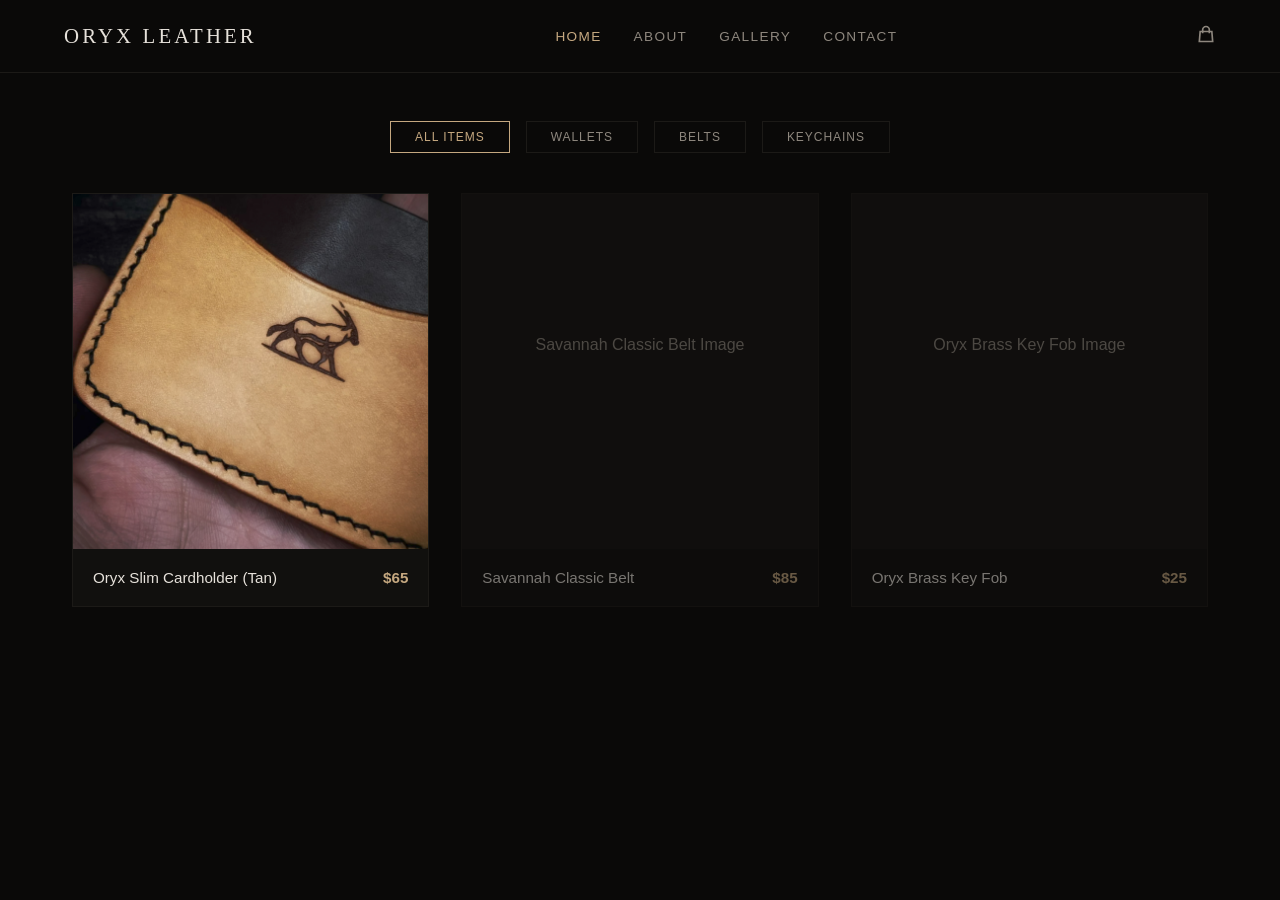
==== index.html @ ce5c60f1 "Update index.html" ====
<!DOCTYPE html>
<html lang="en">
<head>
    <meta charset="UTF-8">
    <meta name="viewport" content="width=device-width, initial-scale=1.0">
    <title>ORYX LEATHER — Handcrafted Studio</title>
    <style>
        :root {
            --bg-dark: #0a0908;
            --card-bg: #11100e;
            --primary: #c5a880;
            --text-light: #e6e1da;
            --text-muted: #8e877e;
            --border: #1c1a17;
        }
        * { box-sizing: border-box; margin: 0; padding: 0; font-family: -apple-system, BlinkMacSystemFont, sans-serif; }
        body { background-color: var(--bg-dark); color: var(--text-light); }
        
        /* Navbar Layout styling matching Oryx Luxury brand */
        nav { display: flex; justify-content: space-between; align-items: center; padding: 1.5rem 4rem; border-bottom: 1px solid var(--border); }
        .logo { font-family: serif; font-size: 1.3rem; letter-spacing: 0.15em; text-transform: uppercase; color: var(--text-light); text-decoration: none; }
        .nav-links { display: flex; gap: 2rem; list-style: none; }
        .nav-links a { color: var(--text-muted); text-decoration: none; font-size: 0.85rem; text-transform: uppercase; letter-spacing: 0.1em; transition: color 0.2s; }
        .nav-links a:hover, .nav-links a.active { color: var(--primary); }

        /* Product Gallery Layout Grid */
        .gallery-container { max-width: 1200px; margin: 3rem auto; padding: 0 2rem; }
        .filter-tabs { display: flex; gap: 1rem; margin-bottom: 2.5rem; justify-content: center; }
        .tab { background: none; border: 1px solid var(--border); color: var(--text-muted); padding: 0.5rem 1.5rem; font-size: 0.75rem; text-transform: uppercase; letter-spacing: 0.08em; cursor: pointer; }
        .tab.active { border-color: var(--primary); color: var(--primary); }

        .grid { display: grid; grid-template-columns: repeat(auto-fit, minmax(300px, 1fr)); gap: 2rem; }
        .product-card { background-color: var(--card-bg); border: 1px solid var(--border); overflow: hidden; text-decoration: none; color: inherit; display: block; transition: transform 0.2s ease; }
        .product-card:hover { transform: translateY(-4px); }
        .img-wrap { width: 100%; aspect-ratio: 1/1; overflow: hidden; background: #161412; }
        .img-wrap img { width: 100%; height: 100%; object-fit: cover; }
        
        .card-details { padding: 1.25rem; display: flex; justify-content: space-between; align-items: center; }
        .card-title { font-size: 0.95rem; font-weight: 500; color: var(--text-light); }
        .card-price { color: var(--primary); font-weight: 600; font-size: 0.95rem; }
    </style>
</head>
<body>

    <nav>
        <a href="index.html" class="logo">Oryx Leather</a>
        <ul class="nav-links">
            <li><a href="index.html" class="active">Home</a></li>
            <li><a href="#">About</a></li>
            <li><a href="#">Gallery</a></li>
            <li><a href="#">Contact</a></li>
        </ul>
        <div style="color: var(--text-muted); cursor: pointer;">
            <svg width="20" height="20" fill="none" stroke="currentColor" stroke-width="2" viewBox="0 0 24 24"><path d="M16 11V7a4 4 0 00-8 0v4M5 9h14l1 12H4L5 9z"></path></svg>
        </div>
    </nav>

    <main class="gallery-container">
        <div class="filter-tabs">
            <button class="tab active">All Items</button>
            <button class="tab">Wallets</button>
            <button class="tab">Belts</button>
            <button class="tab">Keychains</button>
        </div>

        <div class="grid">
            <a href="product-detail.html" class="product-card">
                <div class="img-wrap">
                    <img src="Oryx Cardholder Slim Tan 1.jpg" alt="Oryx Slim Cardholder">
                </div>
                <div class="card-details">
                    <span class="card-title">Oryx Slim Cardholder (Tan)</span>
                    <span class="card-price">$65</span>
                </div>
            </a>

            <div class="product-card" style="opacity: 0.5; cursor: not-allowed;">
                <div class="img-wrap"><div style="padding: 40% 10%; color: var(--text-muted); text-align: center;">Savannah Classic Belt Image</div></div>
                <div class="card-details">
                    <span class="card-title">Savannah Classic Belt</span>
                    <span class="card-price">$85</span>
                </div>
            </div>

            <div class="product-card" style="opacity: 0.5; cursor: not-allowed;">
                <div class="img-wrap"><div style="padding: 40% 10%; color: var(--text-muted); text-align: center;">Oryx Brass Key Fob Image</div></div>
                <div class="card-details">
                    <span class="card-title">Oryx Brass Key Fob</span>
                    <span class="card-price">$25</span>
                </div>
            </div>
        </div>
    </main>

</body>
</html>
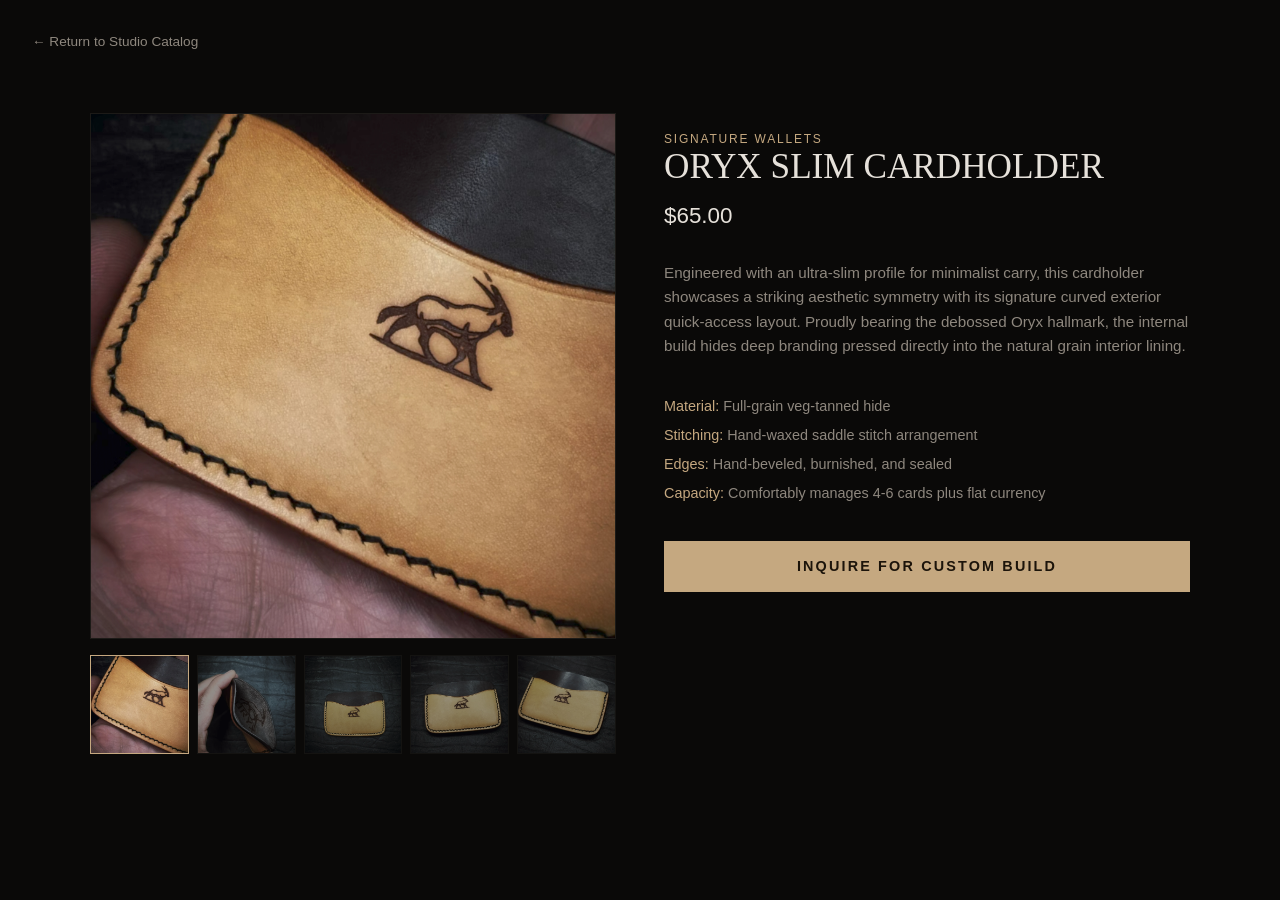
==== commit fbd1b639: "Update index.html" ====
--- a/index.html
+++ b/index.html
@@ -3,94 +3,84 @@
 <head>
     <meta charset="UTF-8">
     <meta name="viewport" content="width=device-width, initial-scale=1.0">
-    <title>ORYX LEATHER — Handcrafted Studio</title>
+    <title>Oryx Slim Cardholder — Detail View</title>
     <style>
         :root {
             --bg-dark: #0a0908;
-            --card-bg: #11100e;
             --primary: #c5a880;
             --text-light: #e6e1da;
             --text-muted: #8e877e;
             --border: #1c1a17;
         }
         * { box-sizing: border-box; margin: 0; padding: 0; font-family: -apple-system, BlinkMacSystemFont, sans-serif; }
-        body { background-color: var(--bg-dark); color: var(--text-light); }
+        body { background-color: var(--bg-dark); color: var(--text-light); padding: 2rem; }
         
-        /* Navbar Layout styling matching Oryx Luxury brand */
-        nav { display: flex; justify-content: space-between; align-items: center; padding: 1.5rem 4rem; border-bottom: 1px solid var(--border); }
-        .logo { font-family: serif; font-size: 1.3rem; letter-spacing: 0.15em; text-transform: uppercase; color: var(--text-light); text-decoration: none; }
-        .nav-links { display: flex; gap: 2rem; list-style: none; }
-        .nav-links a { color: var(--text-muted); text-decoration: none; font-size: 0.85rem; text-transform: uppercase; letter-spacing: 0.1em; transition: color 0.2s; }
-        .nav-links a:hover, .nav-links a.active { color: var(--primary); }
+        .container { max-width: 1100px; margin: 2rem auto; display: grid; grid-template-columns: 1fr; gap: 3rem; }
+        @media(min-width: 768px) { .container { grid-template-columns: 1fr 1fr; } }
+        
+        .gallery-panel { display: flex; flex-direction: column; gap: 1rem; }
+        .main-img { width: 100%; aspect-ratio: 1/1; object-fit: cover; border: 1px solid var(--border); }
+        .thumbnails { display: grid; grid-template-columns: repeat(5, 1fr); gap: 0.5rem; }
+        .thumb { width: 100%; aspect-ratio: 1/1; object-fit: cover; border: 1px solid var(--border); cursor: pointer; opacity: 0.6; }
+        .thumb:hover, .thumb.active { opacity: 1; border-color: var(--primary); }
 
-        /* Product Gallery Layout Grid */
-        .gallery-container { max-width: 1200px; margin: 3rem auto; padding: 0 2rem; }
-        .filter-tabs { display: flex; gap: 1rem; margin-bottom: 2.5rem; justify-content: center; }
-        .tab { background: none; border: 1px solid var(--border); color: var(--text-muted); padding: 0.5rem 1.5rem; font-size: 0.75rem; text-transform: uppercase; letter-spacing: 0.08em; cursor: pointer; }
-        .tab.active { border-color: var(--primary); color: var(--primary); }
+        .details-panel { padding-top: 1rem; }
+        .subtitle { font-size: 0.75rem; text-transform: uppercase; color: var(--primary); letter-spacing: 0.15em; margin-bottom: 0.5rem; }
+        .product-title { font-family: serif; font-size: 2.2rem; font-weight: 400; margin-bottom: 1rem; text-transform: uppercase; }
+        .price { font-size: 1.4rem; color: var(--text-light); font-weight: 500; margin-bottom: 2rem; }
+        .description { color: var(--text-muted); font-size: 0.95rem; line-height: 1.6; margin-bottom: 2.5rem; }
+        
+        .specs-list { margin-bottom: 2.5rem; display: flex; flex-direction: column; gap: 0.8rem; font-size: 0.9rem; }
+        .spec-item { color: var(--text-muted); }
+        .spec-item strong { color: var(--primary); font-weight: 500; }
 
-        .grid { display: grid; grid-template-columns: repeat(auto-fit, minmax(300px, 1fr)); gap: 2rem; }
-        .product-card { background-color: var(--card-bg); border: 1px solid var(--border); overflow: hidden; text-decoration: none; color: inherit; display: block; transition: transform 0.2s ease; }
-        .product-card:hover { transform: translateY(-4px); }
-        .img-wrap { width: 100%; aspect-ratio: 1/1; overflow: hidden; background: #161412; }
-        .img-wrap img { width: 100%; height: 100%; object-fit: cover; }
-        
-        .card-details { padding: 1.25rem; display: flex; justify-content: space-between; align-items: center; }
-        .card-title { font-size: 0.95rem; font-weight: 500; color: var(--text-light); }
-        .card-price { color: var(--primary); font-weight: 600; font-size: 0.95rem; }
+        .inquire-btn { background-color: var(--primary); color: #1c140a; border: none; width: 100%; padding: 1.1rem; font-size: 0.9rem; text-transform: uppercase; letter-spacing: 0.15em; font-weight: 600; cursor: pointer; transition: opacity 0.2s; text-decoration: none; display: inline-block; text-align: center; }
+        .inquire-btn:hover { opacity: 0.9; }
+        .back-link { display: inline-block; margin-bottom: 2rem; color: var(--text-muted); text-decoration: none; font-size: 0.85rem; }
     </style>
 </head>
 <body>
 
-    <nav>
-        <a href="index.html" class="logo">Oryx Leather</a>
-        <ul class="nav-links">
-            <li><a href="index.html" class="active">Home</a></li>
-            <li><a href="#">About</a></li>
-            <li><a href="#">Gallery</a></li>
-            <li><a href="#">Contact</a></li>
-        </ul>
-        <div style="color: var(--text-muted); cursor: pointer;">
-            <svg width="20" height="20" fill="none" stroke="currentColor" stroke-width="2" viewBox="0 0 24 24"><path d="M16 11V7a4 4 0 00-8 0v4M5 9h14l1 12H4L5 9z"></path></svg>
-        </div>
-    </nav>
+    <a href="index.html" class="back-link">← Return to Studio Catalog</a>
 
-    <main class="gallery-container">
-        <div class="filter-tabs">
-            <button class="tab active">All Items</button>
-            <button class="tab">Wallets</button>
-            <button class="tab">Belts</button>
-            <button class="tab">Keychains</button>
+    <div class="container">
+        <div class="gallery-panel">
+            <img id="viewfinder" src="Oryx Cardholder Slim Tan 1.jpg" class="main-img" alt="Oryx Slim Cardholder">
+            <div class="thumbnails">
+                <img src="Oryx Cardholder Slim Tan 1.jpg" class="thumb active" onclick="swapImage(this)">
+                <img src="Oryx Cardholder Slim Tan 2.jpg" class="thumb" onclick="swapImage(this)">
+                <img src="Oryx Cardholder Slim Tan 3.jpg" class="thumb" onclick="swapImage(this)">
+                <img src="Oryx Cardholder Slim Tan 4.jpg" class="thumb" onclick="swapImage(this)">
+                <img src="Oryx Cardholder Slim Tan 5.jpg" class="thumb" onclick="swapImage(this)">
+            </div>
         </div>
 
-        <div class="grid">
-            <a href="product-detail.html" class="product-card">
-                <div class="img-wrap">
-                    <img src="Oryx Cardholder Slim Tan 1.jpg" alt="Oryx Slim Cardholder">
-                </div>
-                <div class="card-details">
-                    <span class="card-title">Oryx Slim Cardholder (Tan)</span>
-                    <span class="card-price">$65</span>
-                </div>
-            </a>
-
-            <div class="product-card" style="opacity: 0.5; cursor: not-allowed;">
-                <div class="img-wrap"><div style="padding: 40% 10%; color: var(--text-muted); text-align: center;">Savannah Classic Belt Image</div></div>
-                <div class="card-details">
-                    <span class="card-title">Savannah Classic Belt</span>
-                    <span class="card-price">$85</span>
-                </div>
+        <div class="details-panel">
+            <span class="subtitle">Signature Wallets</span>
+            <h1 class="product-title">Oryx Slim Cardholder</h1>
+            <div class="price">$65.00</div>
+            
+            <p class="description">Engineered with an ultra-slim profile for minimalist carry, this cardholder showcases a striking aesthetic symmetry with its signature curved exterior quick-access layout. Proudly bearing the debossed Oryx hallmark, the internal build hides deep branding pressed directly into the natural grain interior lining.</p>
+            
+            <div class="specs-list">
+                <div class="spec-item"><strong>Material:</strong> Full-grain veg-tanned hide</div>
+                <div class="spec-item"><strong>Stitching:</strong> Hand-waxed saddle stitch arrangement</div>
+                <div class="spec-item"><strong>Edges:</strong> Hand-beveled, burnished, and sealed</div>
+                <div class="spec-item"><strong>Capacity:</strong> Comfortably manages 4-6 cards plus flat currency</div>
             </div>
 
-            <div class="product-card" style="opacity: 0.5; cursor: not-allowed;">
-                <div class="img-wrap"><div style="padding: 40% 10%; color: var(--text-muted); text-align: center;">Oryx Brass Key Fob Image</div></div>
-                <div class="card-details">
-                    <span class="card-title">Oryx Brass Key Fob</span>
-                    <span class="card-price">$25</span>
-                </div>
-            </div>
+            <button id="inquireBtn" class="inquire-btn">Inquire for Custom Build</button>
         </div>
-    </main>
+    </div>
 
+    <script>
+        // Inline layout view helper 
+        function swapImage(element) {
+            document.getElementById('viewfinder').src = element.src;
+            document.querySelectorAll('.thumb').forEach(t => t.classList.remove('active'));
+            element.classList.add('active');
+        }
+    </script>
+    <script src="script.js"></script>
 </body>
 </html>
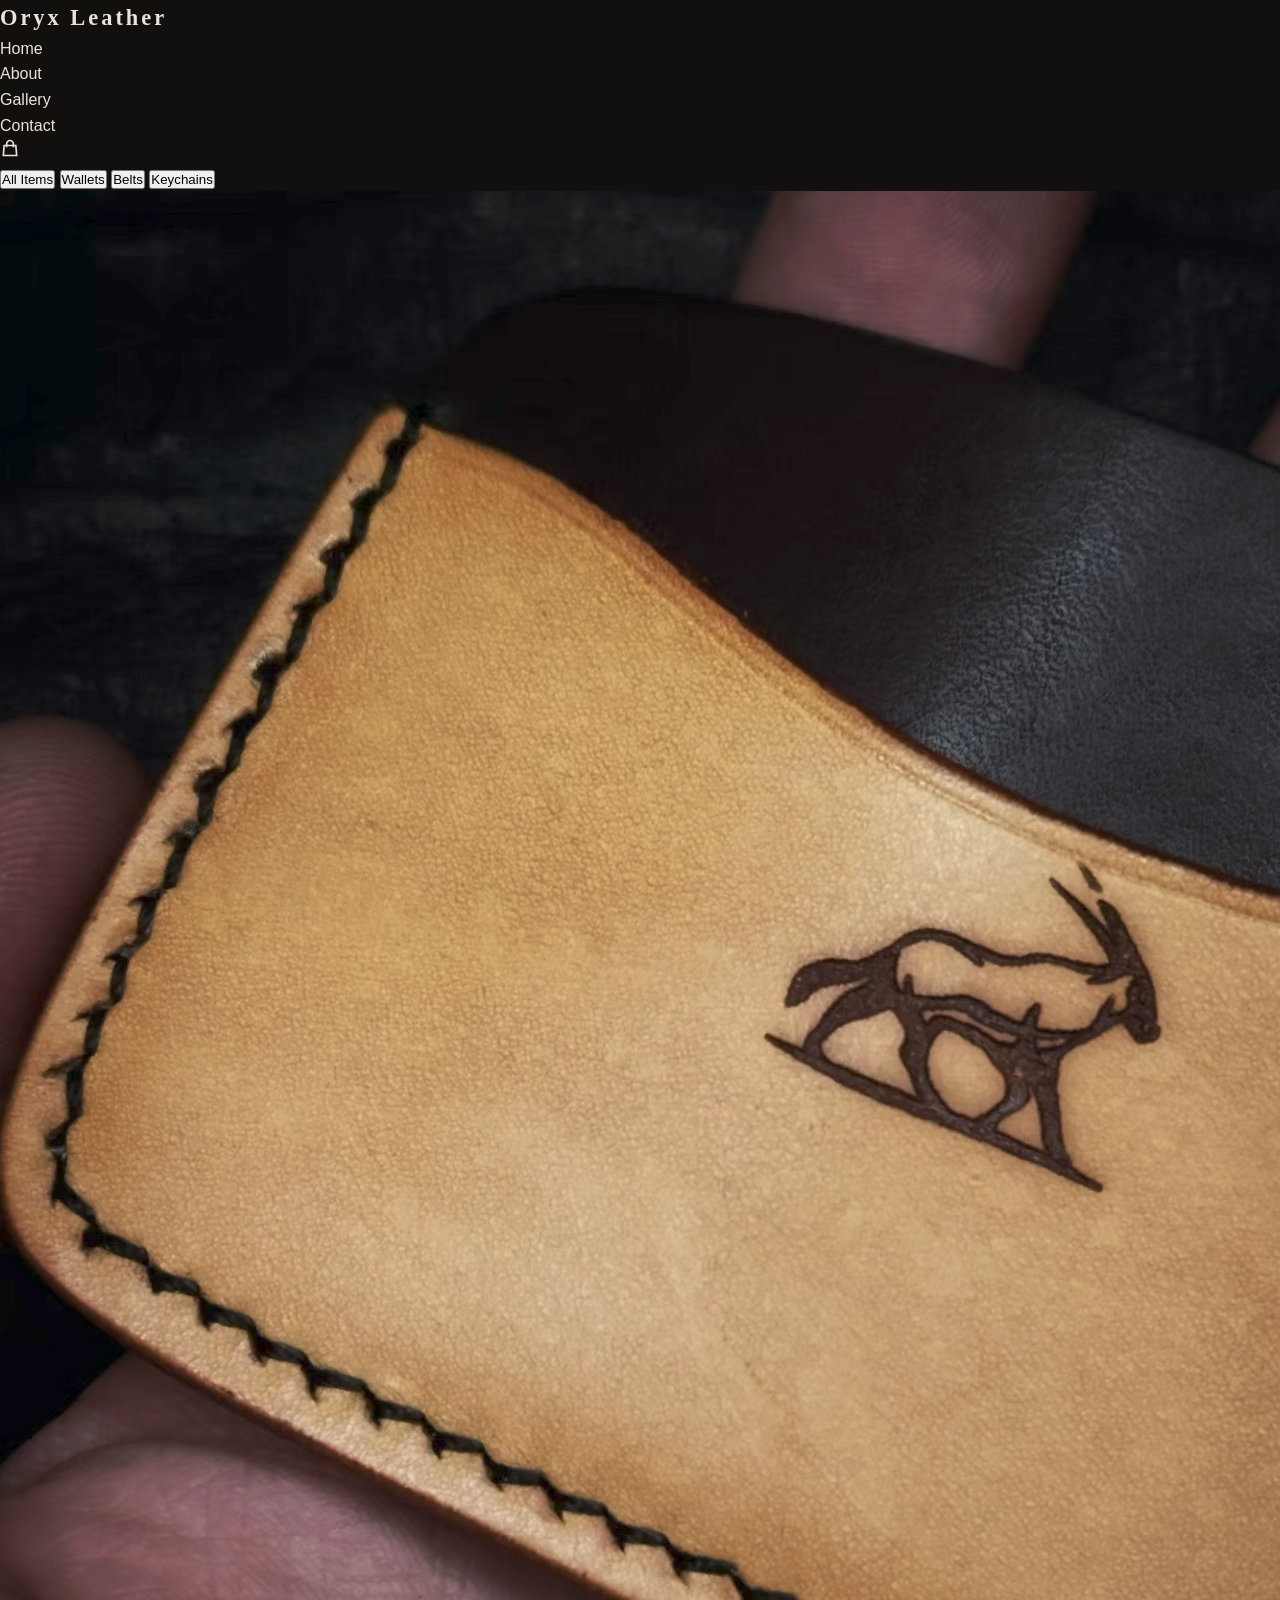
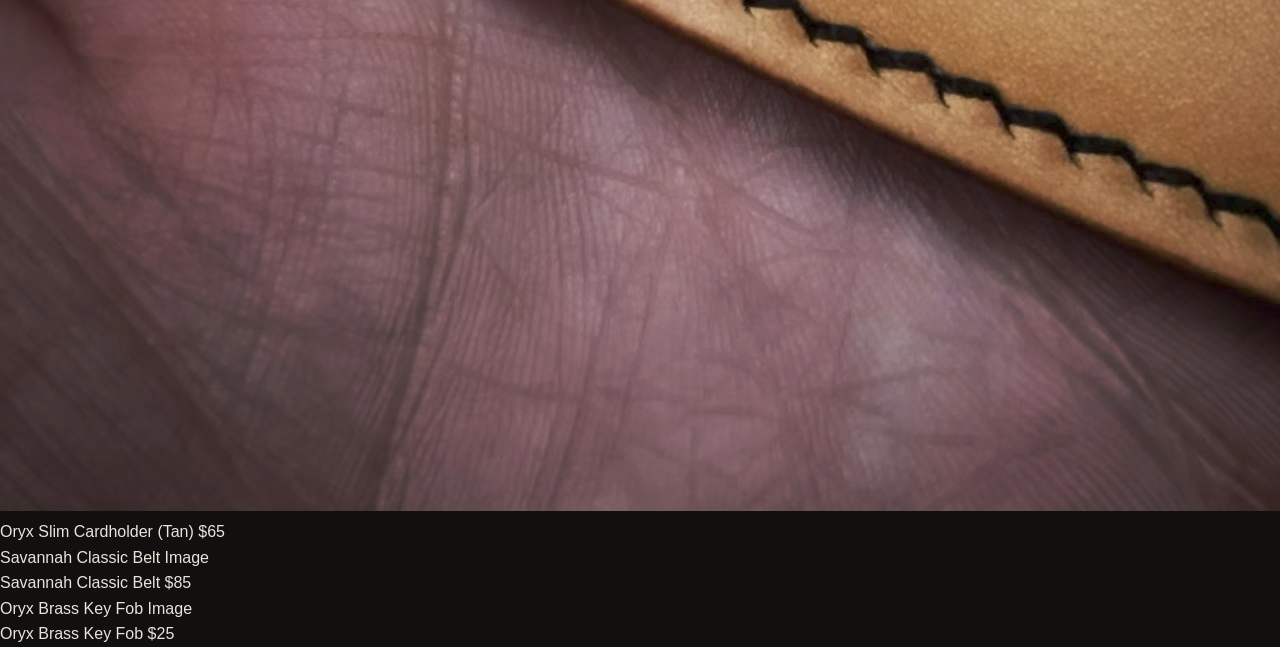
==== commit 9ffebdad: "Update index.html" ====
--- a/index.html
+++ b/index.html
@@ -3,78 +3,97 @@
 <head>
     <meta charset="UTF-8">
     <meta name="viewport" content="width=device-width, initial-scale=1.0">
-    <title>Oryx Slim Cardholder — Detail View</title>
-    <style>
-        :root {
-            --bg-dark: #0a0908;
-            --primary: #c5a880;
-            --text-light: #e6e1da;
-            --text-muted: #8e877e;
-            --border: #1c1a17;
-        }
-        * { box-sizing: border-box; margin: 0; padding: 0; font-family: -apple-system, BlinkMacSystemFont, sans-serif; }
-        body { background-color: var(--bg-dark); color: var(--text-light); padding: 2rem; }
-        
-        .container { max-width: 1100px; margin: 2rem auto; display: grid; grid-template-columns: 1fr; gap: 3rem; }
-        @media(min-width: 768px) { .container { grid-template-columns: 1fr 1fr; } }
-        
-        .gallery-panel { display: flex; flex-direction: column; gap: 1rem; }
-        .main-img { width: 100%; aspect-ratio: 1/1; object-fit: cover; border: 1px solid var(--border); }
-        .thumbnails { display: grid; grid-template-columns: repeat(5, 1fr); gap: 0.5rem; }
-        .thumb { width: 100%; aspect-ratio: 1/1; object-fit: cover; border: 1px solid var(--border); cursor: pointer; opacity: 0.6; }
-        .thumb:hover, .thumb.active { opacity: 1; border-color: var(--primary); }
-
-        .details-panel { padding-top: 1rem; }
-        .subtitle { font-size: 0.75rem; text-transform: uppercase; color: var(--primary); letter-spacing: 0.15em; margin-bottom: 0.5rem; }
-        .product-title { font-family: serif; font-size: 2.2rem; font-weight: 400; margin-bottom: 1rem; text-transform: uppercase; }
-        .price { font-size: 1.4rem; color: var(--text-light); font-weight: 500; margin-bottom: 2rem; }
-        .description { color: var(--text-muted); font-size: 0.95rem; line-height: 1.6; margin-bottom: 2.5rem; }
-        
-        .specs-list { margin-bottom: 2.5rem; display: flex; flex-direction: column; gap: 0.8rem; font-size: 0.9rem; }
-        .spec-item { color: var(--text-muted); }
-        .spec-item strong { color: var(--primary); font-weight: 500; }
-
-        .inquire-btn { background-color: var(--primary); color: #1c140a; border: none; width: 100%; padding: 1.1rem; font-size: 0.9rem; text-transform: uppercase; letter-spacing: 0.15em; font-weight: 600; cursor: pointer; transition: opacity 0.2s; text-decoration: none; display: inline-block; text-align: center; }
-        .inquire-btn:hover { opacity: 0.9; }
-        .back-link { display: inline-block; margin-bottom: 2rem; color: var(--text-muted); text-decoration: none; font-size: 0.85rem; }
-    </style>
+    <title>ORYX LEATHER — Handcrafted Studio</title>
+    <link rel="stylesheet" href="style.css">
 </head>
 <body>
 
-    <a href="index.html" class="back-link">← Return to Studio Catalog</a>
+    <nav>
+        <a href="index.html" class="logo">Oryx Leather</a>
+        <ul class="nav-links">
+            <li><a href="index.html" class="active">Home</a></li>
+            <li><a href="#">About</a></li>
+            <li><a href="#">Gallery</a></li>
+            <li><a href="#">Contact</a></li>
+        </ul>
+        <div class="cart-icon">
+            <svg width="20" height="20" fill="none" stroke="currentColor" stroke-width="2" viewBox="0 0 24 24"><path d="M16 11V7a4 4 0 00-8 0v4M5 9h14l1 12H4L5 9z"></path></svg>
+        </div>
+    </nav>
 
-    <div class="container">
-        <div class="gallery-panel">
-            <img id="viewfinder" src="Oryx Cardholder Slim Tan 1.jpg" class="main-img" alt="Oryx Slim Cardholder">
-            <div class="thumbnails">
-                <img src="Oryx Cardholder Slim Tan 1.jpg" class="thumb active" onclick="swapImage(this)">
-                <img src="Oryx Cardholder Slim Tan 2.jpg" class="thumb" onclick="swapImage(this)">
-                <img src="Oryx Cardholder Slim Tan 3.jpg" class="thumb" onclick="swapImage(this)">
-                <img src="Oryx Cardholder Slim Tan 4.jpg" class="thumb" onclick="swapImage(this)">
-                <img src="Oryx Cardholder Slim Tan 5.jpg" class="thumb" onclick="swapImage(this)">
+    <main class="gallery-container">
+        <div id="storefront-view">
+            <div class="filter-tabs">
+                <button class="tab active">All Items</button>
+                <button class="tab">Wallets</button>
+                <button class="tab">Belts</button>
+                <button class="tab">Keychains</button>
+            </div>
+
+            <div class="grid">
+                <div class="product-card" id="oryx-cardholder-item" style="cursor: pointer;">
+                    <div class="img-wrap">
+                        <img src="Oryx Cardholder Slim Tan 1.jpg" alt="Oryx Slim Cardholder">
+                    </div>
+                    <div class="card-details">
+                        <span class="card-title">Oryx Slim Cardholder (Tan)</span>
+                        <span class="card-price">$65</span>
+                    </div>
+                </div>
+
+                <div class="product-card stalled">
+                    <div class="img-wrap"><div class="placeholder-text">Savannah Classic Belt Image</div></div>
+                    <div class="card-details">
+                        <span class="card-title">Savannah Classic Belt</span>
+                        <span class="card-price">$85</span>
+                    </div>
+                </div>
+
+                <div class="product-card stalled">
+                    <div class="img-wrap"><div class="placeholder-text">Oryx Brass Key Fob Image</div></div>
+                    <div class="card-details">
+                        <span class="card-title">Oryx Brass Key Fob</span>
+                        <span class="card-price">$25</span>
+                    </div>
+                </div>
             </div>
         </div>
 
-        <div class="details-panel">
-            <span class="subtitle">Signature Wallets</span>
-            <h1 class="product-title">Oryx Slim Cardholder</h1>
-            <div class="price">$65.00</div>
-            
-            <p class="description">Engineered with an ultra-slim profile for minimalist carry, this cardholder showcases a striking aesthetic symmetry with its signature curved exterior quick-access layout. Proudly bearing the debossed Oryx hallmark, the internal build hides deep branding pressed directly into the natural grain interior lining.</p>
-            
-            <div class="specs-list">
-                <div class="spec-item"><strong>Material:</strong> Full-grain veg-tanned hide</div>
-                <div class="spec-item"><strong>Stitching:</strong> Hand-waxed saddle stitch arrangement</div>
-                <div class="spec-item"><strong>Edges:</strong> Hand-beveled, burnished, and sealed</div>
-                <div class="spec-item"><strong>Capacity:</strong> Comfortably manages 4-6 cards plus flat currency</div>
+        <div id="detail-view" style="display: none;">
+            <span class="back-link" id="backToCatalog">← Return to Studio Catalog</span>
+            <div class="detail-container">
+                <div class="gallery-panel">
+                    <img id="viewfinder" src="Oryx Cardholder Slim Tan 1.jpg" class="main-img" alt="Oryx Slim Cardholder">
+                    <div class="thumbnails">
+                        <img src="Oryx Cardholder Slim Tan 1.jpg" class="thumb active" onclick="swapImage(this)">
+                        <img src="Oryx Cardholder Slim Tan 2.jpg" class="thumb" onclick="swapImage(this)">
+                        <img src="Oryx Cardholder Slim Tan 3.jpg" class="thumb" onclick="swapImage(this)">
+                        <img src="Oryx Cardholder Slim Tan 4.jpg" class="thumb" onclick="swapImage(this)">
+                        <img src="Oryx Cardholder Slim Tan 5.jpg" class="thumb" onclick="swapImage(this)">
+                    </div>
+                </div>
+
+                <div class="details-panel">
+                    <span class="subtitle">Signature Wallets</span>
+                    <h1 class="product-title">Oryx Slim Cardholder</h1>
+                    <div class="price">$65.00</div>
+                    
+                    <p class="description">Engineered with an ultra-slim profile for minimalist carry, this cardholder showcases a striking aesthetic symmetry with its signature curved exterior quick-access layout. Proudly bearing the debossed Oryx hallmark, the internal build hides deep branding pressed directly into the natural grain interior lining.</p>
+                    
+                    <div class="specs-list">
+                        <div class="spec-item"><strong>Material:</strong> Full-grain veg-tanned hide</div>
+                        <div class="spec-item"><strong>Stitching:</strong> Hand-waxed saddle stitch arrangement</div>
+                        <div class="spec-item"><strong>Edges:</strong> Hand-beveled, burnished, and sealed</div>
+                        <div class="spec-item"><strong>Capacity:</strong> Comfortably manages 4-6 cards plus flat currency</div>
+                    </div>
+
+                    <button id="inquireBtn" class="inquire-btn">Inquire for Custom Build</button>
+                </div>
             </div>
-
-            <button id="inquireBtn" class="inquire-btn">Inquire for Custom Build</button>
         </div>
-    </div>
+    </main>
 
     <script>
-        // Inline layout view helper 
         function swapImage(element) {
             document.getElementById('viewfinder').src = element.src;
             document.querySelectorAll('.thumb').forEach(t => t.classList.remove('active'));
--- a/style.css
+++ b/style.css
@@ -0,0 +1,986 @@
+/* --- CSS VARIABLES --- */
+:root {
+    --bg-dark: #12100E;       
+    --bg-surface: #1C1814;    
+    --primary: #C48F53;       
+    --primary-hover: #A3723B;  
+    --text-main: #EAE3DC;     
+    --text-muted: #9E948A;    
+    --border-color: #2D2721;  
+    
+    --font-heading: 'Cinzel', serif;
+    --font-body: 'Inter', sans-serif;
+    --transition: all 0.3s cubic-bezier(0.25, 0.8, 0.25, 1);
+}
+
+/* --- BASE STYLES --- */
+* {
+    box-sizing: border-box;
+    margin: 0;
+    padding: 0;
+    scroll-behavior: smooth;
+}
+
+body {
+    background-color: var(--bg-dark);
+    color: var(--text-main);
+    font-family: var(--font-body);
+    line-height: 1.6;
+    overflow-x: hidden;
+}
+
+a {
+    color: inherit;
+    text-decoration: none;
+}
+
+.container {
+    max-width: 1200px;
+    margin: 0 auto;
+    padding: 0 2rem;
+}
+
+/* --- REUSABLE COMPONENTS --- */
+.section-badge {
+    display: inline-block;
+    font-family: var(--font-heading);
+    color: var(--primary);
+    font-size: 0.85rem;
+    letter-spacing: 3px;
+    text-transform: uppercase;
+    margin-bottom: 0.75rem;
+}
+
+.btn-primary {
+    display: inline-block;
+    background-color: var(--primary);
+    color: var(--bg-dark);
+    font-weight: 600;
+    text-transform: uppercase;
+    font-size: 0.85rem;
+    letter-spacing: 2px;
+    padding: 1rem 2rem;
+    border: none;
+    cursor: pointer;
+    transition: var(--transition);
+    text-align: center;
+}
+
+.btn-primary:hover {
+    background-color: var(--primary-hover);
+    transform: translateY(-2px);
+}
+
+/* --- NAVIGATION BAR --- */
+header {
+    position: fixed;
+    top: 0;
+    left: 0;
+    width: 100%;
+    z-index: 1000;
+    background-color: rgba(18, 16, 14, 0.95);
+    border-bottom: 1px solid var(--border-color);
+    backdrop-filter: blur(10px);
+}
+
+.nav-container {
+    max-width: 1400px;
+    margin: 0 auto;
+    padding: 1.2rem 2rem;
+    display: flex;
+    justify-content: space-between;
+    align-items: center;
+}
+
+.logo {
+    font-family: var(--font-heading);
+    font-size: 1.4rem;
+    font-weight: 700;
+    letter-spacing: 3px;
+}
+
+.logo span {
+    color: var(--primary);
+    font-weight: 400;
+}
+
+.nav-menu {
+    display: flex;
+    gap: 2.5rem;
+}
+
+.nav-link {
+    font-size: 0.9rem;
+    text-transform: uppercase;
+    letter-spacing: 1.5px;
+    color: var(--text-muted);
+    transition: var(--transition);
+}
+
+.nav-link:hover, .nav-link.active {
+    color: var(--primary);
+}
+
+.nav-actions {
+    display: flex;
+    align-items: center;
+    gap: 1.5rem;
+}
+
+/* --- FLOATING BASKET HEADER CONTROLS --- */
+.basket-action-trigger {
+    background: none;
+    border: none;
+    color: var(--text-main);
+    font-size: 1.3rem;
+    cursor: pointer;
+    position: relative;
+    padding: 5px;
+    transition: var(--transition);
+}
+
+.basket-action-trigger:hover {
+    color: var(--primary);
+}
+
+.basket-counter-badge {
+    position: absolute;
+    top: -5px;
+    right: -7px;
+    background-color: var(--primary);
+    color: var(--bg-dark);
+    font-size: 0.7rem;
+    font-weight: bold;
+    border-radius: 50%;
+    width: 17px;
+    height: 17px;
+    display: flex;
+    justify-content: center;
+    align-items: center;
+}
+
+.hamburger {
+    display: none;
+    background: none;
+    border: none;
+    cursor: pointer;
+}
+
+.hamburger .bar {
+    display: block;
+    width: 25px;
+    height: 2px;
+    margin: 5px auto;
+    background-color: var(--text-main);
+    transition: var(--transition);
+}
+
+/* --- SLIDE OUT BASKET SIDE DRAWER --- */
+.basket-drawer-overlay {
+    position: fixed;
+    top: 0;
+    left: 0;
+    width: 100%;
+    height: 100%;
+    background-color: rgba(0,0,0,0.7);
+    z-index: 2500;
+    display: none;
+    backdrop-filter: blur(4px);
+}
+
+.basket-drawer-side {
+    position: fixed;
+    top: 0;
+    right: -450px;
+    width: 450px;
+    max-width: 100%;
+    height: 100%;
+    background-color: var(--bg-surface);
+    border-left: 1px solid var(--border-color);
+    z-index: 2600;
+    display: flex;
+    flex-direction: column;
+    transition: right 0.4s cubic-bezier(0.16, 1, 0.3, 1);
+}
+
+.basket-drawer-side.open {
+    right: 0;
+}
+
+.basket-drawer-header {
+    padding: 2rem;
+    border-bottom: 1px solid var(--border-color);
+    display: flex;
+    justify-content: space-between;
+    align-items: center;
+}
+
+.basket-drawer-header h3 {
+    font-family: var(--font-heading);
+    font-size: 1.2rem;
+    letter-spacing: 1px;
+}
+
+.basket-drawer-close {
+    background: none;
+    border: none;
+    color: var(--text-muted);
+    font-size: 2rem;
+    cursor: pointer;
+    transition: var(--transition);
+}
+
+.basket-drawer-close:hover {
+    color: var(--primary);
+}
+
+.basket-items-container {
+    flex: 1;
+    overflow-y: auto;
+    padding: 2rem;
+    display: flex;
+    flex-direction: column;
+    gap: 1.5rem;
+}
+
+.basket-item-card {
+    display: flex;
+    gap: 1rem;
+    align-items: center;
+    border-bottom: 1px solid var(--border-color);
+    padding-bottom: 1.5rem;
+}
+
+.basket-item-thumb {
+    width: 70px;
+    height: 70px;
+    object-fit: cover;
+    border: 1px solid var(--border-color);
+}
+
+.basket-item-details {
+    flex: 1;
+}
+
+.basket-item-details h4 {
+    font-size: 0.95rem;
+    margin-bottom: 0.25rem;
+}
+
+.basket-item-details p {
+    color: var(--primary);
+    font-size: 0.9rem;
+    font-weight: 600;
+}
+
+.basket-item-remove-btn {
+    background: none;
+    border: none;
+    color: #cc4444;
+    cursor: pointer;
+    font-size: 0.85rem;
+    text-transform: uppercase;
+    letter-spacing: 0.5px;
+    transition: var(--transition);
+}
+
+.basket-item-remove-btn:hover {
+    text-decoration: underline;
+}
+
+.basket-drawer-footer {
+    padding: 2rem;
+    border-top: 1px solid var(--border-color);
+    background-color: var(--bg-dark);
+}
+
+.basket-drawer-total {
+    display: flex;
+    justify-content: space-between;
+    font-size: 1.05rem;
+    font-weight: 600;
+    margin-bottom: 1.5rem;
+}
+
+/* --- HERO SECTION --- */
+.hero-section {
+    height: 100vh;
+    background: url('https://images.unsplash.com/photo-1524383186882-f7ef1543ff02?auto=format&fit=crop&q=80&w=1600') no-repeat center center/cover;
+    display: flex;
+    align-items: center;
+    position: relative;
+    padding-top: 80px;
+}
+
+.hero-overlay {
+    position: absolute;
+    top: 0;
+    left: 0;
+    width: 100%;
+    height: 100%;
+    background: linear-gradient(to right, rgba(18, 16, 14, 0.9) 30%, rgba(18, 16, 14, 0.4));
+}
+
+.hero-content {
+    position: relative;
+    z-index: 2;
+    max-width: 650px;
+    margin-left: 10%;
+    padding: 0 2rem;
+}
+
+.hero-sub {
+    font-family: var(--font-heading);
+    color: var(--primary);
+    letter-spacing: 4px;
+    text-transform: uppercase;
+    display: block;
+    margin-bottom: 1rem;
+}
+
+.hero-content h1 {
+    font-family: var(--font-heading);
+    font-size: 3.5rem;
+    line-height: 1.2;
+    margin-bottom: 1.5rem;
+}
+
+.hero-content p {
+    color: var(--text-muted);
+    font-size: 1.1rem;
+    margin-bottom: 2.5rem;
+}
+
+/* --- ABOUT SECTION --- */
+.about-section {
+    padding: 8rem 0;
+    background-color: var(--bg-surface);
+}
+
+.about-grid {
+    display: grid;
+    grid-template-columns: 1fr 1fr;
+    gap: 4rem;
+    align-items: center;
+}
+
+.about-text h2 {
+    font-family: var(--font-heading);
+    font-size: 2.5rem;
+    margin-bottom: 1.5rem;
+}
+
+.about-text p {
+    color: var(--text-muted);
+    margin-bottom: 1.5rem;
+}
+
+.about-features {
+    display: flex;
+    gap: 2rem;
+    margin-top: 2rem;
+}
+
+.feature {
+    display: flex;
+    align-items: center;
+    gap: 0.5rem;
+    font-size: 0.9rem;
+    font-weight: 600;
+    color: var(--text-main);
+}
+
+.feature i {
+    color: var(--primary);
+}
+
+.about-image img {
+    width: 100%;
+    height: 450px;
+    object-fit: cover;
+    border: 1px solid var(--border-color);
+    box-shadow: 0 20px 40px rgba(0,0,0,0.5);
+}
+
+/* --- GALLERY SECTION --- */
+.gallery-section {
+    padding: 8rem 0;
+}
+
+.section-header {
+    text-align: center;
+    margin-bottom: 3rem;
+}
+
+.section-header h2 {
+    font-family: var(--font-heading);
+    font-size: 2.5rem;
+}
+
+.section-header p {
+    color: var(--text-muted);
+}
+
+.filter-container {
+    display: flex;
+    justify-content: center;
+    gap: 1rem;
+    flex-wrap: wrap;
+    margin-bottom: 4rem;
+}
+
+.filter-btn {
+    background: none;
+    border: 1px solid var(--border-color);
+    color: var(--text-muted);
+    padding: 0.6rem 1.5rem;
+    text-transform: uppercase;
+    font-size: 0.8rem;
+    letter-spacing: 1px;
+    cursor: pointer;
+    transition: var(--transition);
+}
+
+.filter-btn:hover, .filter-btn.active {
+    border-color: var(--primary);
+    color: var(--primary);
+}
+
+.gallery-grid {
+    display: grid;
+    grid-template-columns: repeat(auto-fill, minmax(280px, 1fr));
+    gap: 2rem;
+}
+
+.gallery-item {
+    background-color: var(--bg-surface);
+    border: 1px solid var(--border-color);
+    overflow: hidden;
+    transition: var(--transition);
+}
+
+.gallery-item.hide {
+    display: none;
+}
+
+.product-card-clickable {
+    cursor: pointer;
+}
+
+.item-img-container {
+    height: 340px;
+    overflow: hidden;
+    background-color: #1a1714;
+    position: relative;
+}
+
+.item-img-container img {
+    width: 100%;
+    height: 100%;
+    object-fit: cover;
+    transition: var(--transition);
+}
+
+.card-overlay {
+    position: absolute;
+    top: 0;
+    left: 0;
+    width: 100%;
+    height: 100%;
+    background-color: rgba(18, 16, 14, 0.5);
+    display: flex;
+    justify-content: center;
+    align-items: center;
+    opacity: 0;
+    transition: var(--transition);
+}
+
+.view-text {
+    border: 1px solid var(--primary);
+    color: var(--primary);
+    padding: 0.5rem 1.2rem;
+    font-family: var(--font-heading);
+    font-size: 0.8rem;
+    letter-spacing: 1px;
+    text-transform: uppercase;
+    background-color: rgba(18, 16, 14, 0.85);
+}
+
+.gallery-item:hover .card-overlay {
+    opacity: 1;
+}
+
+.gallery-item:hover .item-img-container img {
+    transform: scale(1.04);
+}
+
+.item-info {
+    padding: 1.5rem;
+    display: flex;
+    justify-content: space-between;
+    align-items: center;
+}
+
+.item-info h3 {
+    font-size: 0.95rem;
+    font-weight: 600;
+    letter-spacing: 0.5px;
+}
+
+.item-price {
+    color: var(--primary);
+    font-weight: 600;
+    font-size: 0.95rem;
+}
+
+/* --- LIGHTBOX MODAL --- */
+.product-modal {
+    display: none;
+    position: fixed;
+    z-index: 2000;
+    top: 0;
+    left: 0;
+    width: 100%;
+    height: 100%;
+    background-color: rgba(10, 8, 7, 0.97);
+    backdrop-filter: blur(12px);
+    overflow-y: auto;
+    padding: 4rem 1rem;
+}
+
+.modal-wrapper {
+    background-color: var(--bg-surface);
+    border: 1px solid var(--border-color);
+    max-width: 1150px;
+    margin: 0 auto;
+    position: relative;
+    box-shadow: 0 30px 70px rgba(0,0,0,0.9);
+    animation: slideUp 0.4s cubic-bezier(0.16, 1, 0.3, 1);
+}
+
+@keyframes slideUp {
+    from { transform: translateY(40px); opacity: 0; }
+    to { transform: translateY(0); opacity: 1; }
+}
+
+.modal-close {
+    position: absolute;
+    top: 20px;
+    right: 25px;
+    color: var(--text-muted);
+    font-size: 38px;
+    cursor: pointer;
+    z-index: 10;
+    transition: var(--transition);
+}
+
+.modal-close:hover {
+    color: var(--primary);
+    transform: scale(1.1);
+}
+
+.modal-grid {
+    display: grid;
+    grid-template-columns: 1.1fr 1fr;
+}
+
+.modal-media {
+    padding: 2.5rem;
+    border-right: 1px solid var(--border-color);
+    display: flex;
+    flex-direction: column;
+    gap: 1.5rem;
+}
+
+.main-display-container {
+    height: 480px;
+    width: 100%;
+    overflow: hidden;
+    border: 1px solid var(--border-color);
+    background-color: var(--bg-dark);
+}
+
+.main-display-container img {
+    width: 100%;
+    height: 100%;
+    object-fit: cover;
+    transition: opacity 0.2s ease;
+}
+
+.thumbnail-strip {
+    display: grid;
+    grid-template-columns: repeat(5, 1fr);
+    gap: 0.6rem;
+}
+
+.thumb-item {
+    height: 75px;
+    object-fit: cover;
+    width: 100%;
+    cursor: pointer;
+    border: 1px solid var(--border-color);
+    opacity: 0.4;
+    transition: var(--transition);
+}
+
+.thumb-item:hover, .thumb-item.active {
+    opacity: 1;
+    border-color: var(--primary);
+}
+
+.modal-details-side {
+    padding: 3.5rem 3rem;
+    display: flex;
+    flex-direction: column;
+}
+
+.detail-badge {
+    font-family: var(--font-heading);
+    color: var(--primary);
+    letter-spacing: 2px;
+    font-size: 0.8rem;
+    text-transform: uppercase;
+    margin-bottom: 0.5rem;
+}
+
+.modal-details-side h2 {
+    font-family: var(--font-heading);
+    font-size: 2.2rem;
+    line-height: 1.2;
+    margin-bottom: 0.75rem;
+}
+
+.detail-price {
+    font-size: 1.5rem;
+    font-weight: 600;
+    color: var(--text-main);
+    margin-bottom: 1.5rem;
+    border-bottom: 1px solid var(--border-color);
+    padding-bottom: 1rem;
+}
+
+.detail-desc p {
+    color: var(--text-muted);
+    font-size: 0.95rem;
+    line-height: 1.7;
+    margin-bottom: 1.2rem;
+}
+
+.spec-list {
+    margin-top: 1rem;
+    border-top: 1px solid var(--border-color);
+    padding-top: 1.5rem;
+}
+
+.spec-list h3 {
+    font-family: var(--font-heading);
+    font-size: 1.1rem;
+    color: var(--text-main);
+    margin-bottom: 0.8rem;
+    letter-spacing: 1px;
+}
+
+.spec-row {
+    font-size: 0.9rem;
+    color: var(--text-muted);
+    margin-bottom: 0.4rem;
+    position: relative;
+    padding-left: 1.2rem;
+}
+
+.spec-row::before {
+    content: "•";
+    color: var(--primary);
+    position: absolute;
+    left: 0;
+    font-weight: bold;
+}
+
+.modal-closing-note {
+    font-style: italic;
+    color: var(--primary);
+    margin-top: 1.5rem;
+    font-size: 0.95rem;
+}
+
+/* --- CONTACT SECTION --- */
+.contact-section {
+    padding: 8rem 0;
+    background-color: var(--bg-surface);
+    border-top: 1px solid var(--border-color);
+}
+
+.contact-grid {
+    display: grid;
+    grid-template-columns: 1fr 1fr;
+    gap: 4rem;
+}
+
+.contact-info h2 {
+    font-family: var(--font-heading);
+    font-size: 2.5rem;
+    margin-bottom: 1.5rem;
+}
+
+.contact-info p {
+    color: var(--text-muted);
+    margin-bottom: 3rem;
+}
+
+.contact-details {
+    display: flex;
+    flex-direction: column;
+    gap: 2rem;
+}
+
+.detail-item {
+    display: flex;
+    gap: 1.5rem;
+    align-items: flex-start;
+}
+
+.detail-item i {
+    font-size: 1.5rem;
+    color: var(--primary);
+    margin-top: 0.25rem;
+}
+
+.detail-item h4 {
+    margin-bottom: 0.25rem;
+}
+
+.detail-item p {
+    margin-bottom: 0;
+}
+
+.contact-form {
+    display: flex;
+    flex-direction: column;
+    gap: 1.5rem;
+}
+
+.form-group {
+    display: flex;
+    flex-direction: column;
+    gap: 0.5rem;
+}
+
+.form-group label {
+    font-size: 0.85rem;
+    text-transform: uppercase;
+    letter-spacing: 1px;
+    color: var(--text-muted);
+}
+
+.form-group input, .form-group textarea {
+    background-color: var(--bg-dark);
+    border: 1px solid var(--border-color);
+    padding: 1rem;
+    color: var(--text-main);
+    font-family: var(--font-body);
+    font-size: 1rem;
+    transition: var(--transition);
+}
+
+.form-group input:focus, .form-group textarea:focus {
+    outline: none;
+    border-color: var(--primary);
+}
+
+.form-submit {
+    align-self: flex-start;
+}
+
+/* --- DYNAMIC CHECKOUT LAYOUT --- */
+.checkout-grid {
+    display: grid;
+    grid-template-columns: 1.2fr 1fr;
+    gap: 4rem;
+    align-items: flex-start;
+}
+
+.checkout-section-title {
+    font-family: var(--font-heading);
+    font-size: 1.15rem;
+    letter-spacing: 1px;
+    text-transform: uppercase;
+    color: var(--primary);
+    margin-bottom: 1.2rem;
+    border-bottom: 1px solid var(--border-color);
+    padding-bottom: 0.5rem;
+}
+
+.form-row-twin {
+    display: grid;
+    grid-template-columns: 1fr 1fr;
+    gap: 1.5rem;
+}
+
+.checkout-disclaimer-card {
+    background-color: var(--bg-surface);
+    border-left: 3px solid var(--primary);
+    padding: 1.5rem;
+    margin-top: 2rem;
+}
+
+.checkout-disclaimer-card h4 {
+    color: var(--text-main);
+    margin-bottom: 0.4rem;
+    display: flex;
+    align-items: center;
+    gap: 0.5rem;
+}
+
+.checkout-disclaimer-card p {
+    font-size: 0.88rem;
+    color: var(--text-muted);
+    line-height: 1.5;
+}
+
+.checkout-summary-side {
+    background-color: var(--bg-surface);
+    border: 1px solid var(--border-color);
+    padding: 2.5rem;
+    position: sticky;
+    top: 120px;
+}
+
+.checkout-items-list {
+    display: flex;
+    flex-direction: column;
+    gap: 1.5rem;
+    margin-bottom: 2rem;
+    max-height: 280px;
+    overflow-y: auto;
+}
+
+.checkout-item-summary-card {
+    display: flex;
+    justify-content: space-between;
+    align-items: center;
+    border-bottom: 1px solid var(--border-color);
+    padding-bottom: 1rem;
+}
+
+.summary-card-thumb {
+    width: 50px;
+    height: 50px;
+    border: 1px solid var(--border-color);
+}
+
+.summary-card-thumb img {
+    width: 100%;
+    height: 100%;
+    object-fit: cover;
+}
+
+.summary-accounting-block {
+    border-top: 1px solid var(--border-color);
+    padding-top: 1.5rem;
+    display: flex;
+    flex-direction: column;
+    gap: 0.8rem;
+}
+
+.accounting-row {
+    display: flex;
+    justify-content: space-between;
+    font-size: 0.95rem;
+    color: var(--text-muted);
+}
+
+.accounting-row.total-row {
+    border-top: 1px solid var(--border-color);
+    padding-top: 1rem;
+    margin-top: 0.5rem;
+    font-size: 1.2rem;
+    font-weight: 600;
+    color: var(--text-main);
+}
+
+/* --- FOOTER --- */
+footer {
+    padding: 3rem 0;
+    background-color: var(--bg-dark);
+    border-top: 1px solid var(--border-color);
+    font-size: 0.9rem;
+    color: var(--text-muted);
+}
+
+.footer-content {
+    display: flex;
+    justify-content: space-between;
+    align-items: center;
+}
+
+/* --- RESPONSIVE MEDIA QUERIES --- */
+@media (max-width: 992px) {
+    .about-grid, .contact-grid, .modal-grid, .checkout-grid {
+        grid-template-columns: 1fr;
+    }
+    .checkout-summary-side {
+        position: static;
+    }
+    .modal-media {
+        border-right: none;
+        border-bottom: 1px solid var(--border-color);
+        padding: 1.5rem;
+    }
+    .main-display-container {
+        height: 380px;
+    }
+    .modal-details-side {
+        padding: 2rem 1.5rem;
+    }
+    .hero-content h1 {
+        font-size: 2.8rem;
+    }
+}
+
+@media (max-width: 768px) {
+    .form-row-twin {
+        grid-template-columns: 1fr;
+        gap: 0;
+    }
+    .hamburger {
+        display: block;
+    }
+    
+    .hamburger.active .bar:nth-child(2) { opacity: 0; }
+    .hamburger.active .bar:nth-child(1) { transform: translateY(7px) rotate(45deg); }
+    .hamburger.active .bar:nth-child(3) { transform: translateY(-7px) rotate(-45deg); }
+
+    .nav-menu {
+        position: fixed;
+        left: -100%;
+        top: 73px;
+        flex-direction: column;
+        background-color: var(--bg-dark);
+        width: 100%;
+        height: calc(100vh - 73px);
+        text-align: center;
+        gap: 2rem;
+        padding-top: 3rem;
+        transition: 0.3s;
+        border-top: 1px solid var(--border-color);
+    }
+
+    .nav-menu.active {
+        left: 0;
+    }
+
+    .hero-content {
+        margin-left: 0;
+        text-align: center;
+    }
+
+    .hero-section {
+        justify-content: center;
+    }
+
+    .footer-content {
+        flex-direction: column;
+        gap: 1.5rem;
+        text-align: center;
+    }
+}
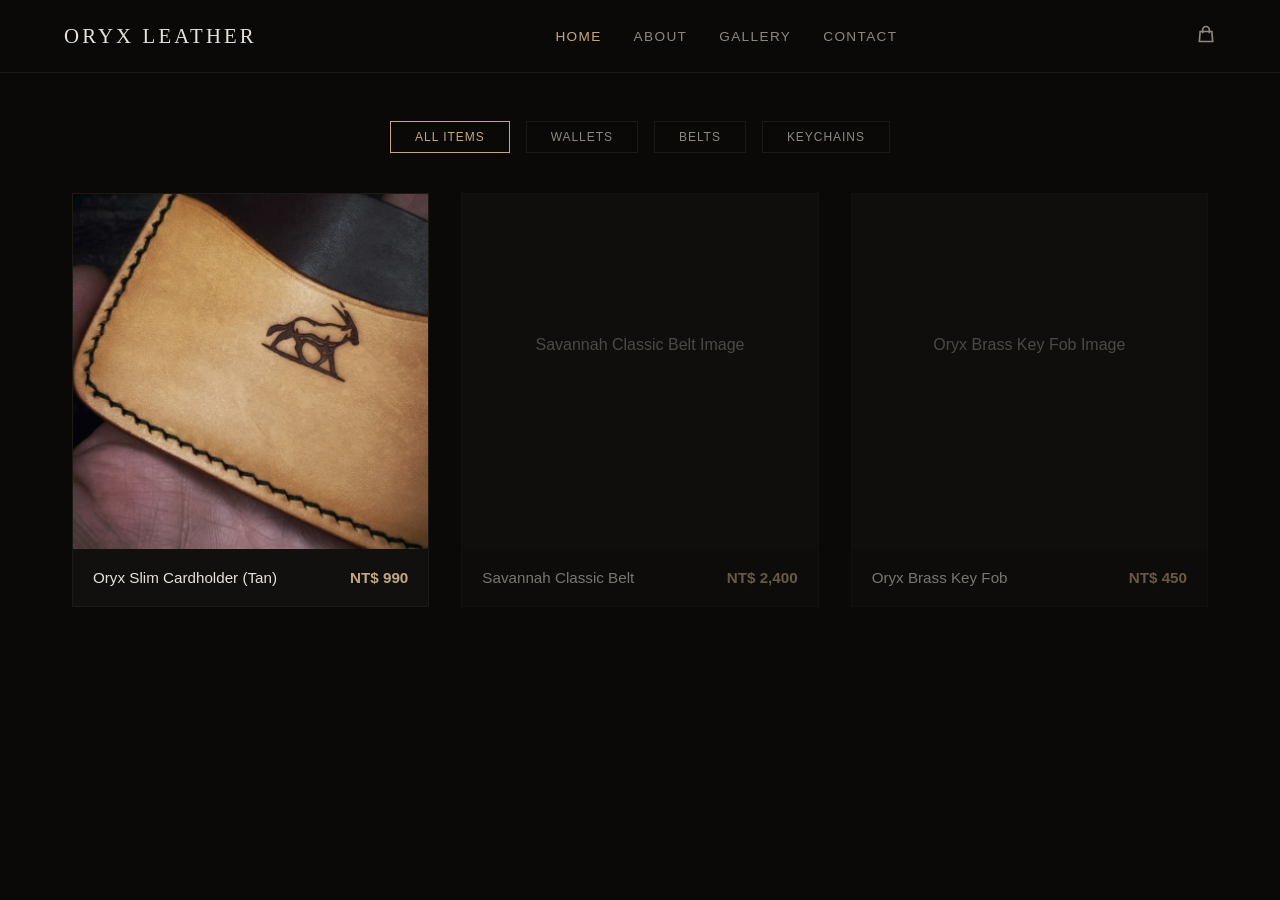
==== commit 1d405d4b: "Update index.html" ====
--- a/index.html
+++ b/index.html
@@ -22,6 +22,7 @@
     </nav>
 
     <main class="gallery-container">
+        
         <div id="storefront-view">
             <div class="filter-tabs">
                 <button class="tab active">All Items</button>
@@ -37,7 +38,7 @@
                     </div>
                     <div class="card-details">
                         <span class="card-title">Oryx Slim Cardholder (Tan)</span>
-                        <span class="card-price">$65</span>
+                        <span class="card-price">NT$ 990</span>
                     </div>
                 </div>
 
@@ -45,7 +46,7 @@
                     <div class="img-wrap"><div class="placeholder-text">Savannah Classic Belt Image</div></div>
                     <div class="card-details">
                         <span class="card-title">Savannah Classic Belt</span>
-                        <span class="card-price">$85</span>
+                        <span class="card-price">NT$ 2,400</span>
                     </div>
                 </div>
 
@@ -53,7 +54,7 @@
                     <div class="img-wrap"><div class="placeholder-text">Oryx Brass Key Fob Image</div></div>
                     <div class="card-details">
                         <span class="card-title">Oryx Brass Key Fob</span>
-                        <span class="card-price">$25</span>
+                        <span class="card-price">NT$ 450</span>
                     </div>
                 </div>
             </div>
@@ -76,7 +77,7 @@
                 <div class="details-panel">
                     <span class="subtitle">Signature Wallets</span>
                     <h1 class="product-title">Oryx Slim Cardholder</h1>
-                    <div class="price">$65.00</div>
+                    <div class="price">NT$ 990</div>
                     
                     <p class="description">Engineered with an ultra-slim profile for minimalist carry, this cardholder showcases a striking aesthetic symmetry with its signature curved exterior quick-access layout. Proudly bearing the debossed Oryx hallmark, the internal build hides deep branding pressed directly into the natural grain interior lining.</p>
                     
--- a/style.css
+++ b/style.css
@@ -1,986 +1,82 @@
-/* --- CSS VARIABLES --- */
 :root {
-    --bg-dark: #12100E;       
-    --bg-surface: #1C1814;    
-    --primary: #C48F53;       
-    --primary-hover: #A3723B;  
-    --text-main: #EAE3DC;     
-    --text-muted: #9E948A;    
-    --border-color: #2D2721;  
-    
-    --font-heading: 'Cinzel', serif;
-    --font-body: 'Inter', sans-serif;
-    --transition: all 0.3s cubic-bezier(0.25, 0.8, 0.25, 1);
+    --bg-dark: #0a0908;
+    --card-bg: #11100e;
+    --primary: #c5a880;
+    --text-light: #e6e1da;
+    --text-muted: #8e877e;
+    --border: #1c1a17;
+    --checkout-bg: #0f0e0c;
+    --checkout-card: #161412;
+    --checkout-border: #2a2622;
 }
 
-/* --- BASE STYLES --- */
-* {
-    box-sizing: border-box;
-    margin: 0;
-    padding: 0;
-    scroll-behavior: smooth;
-}
+* { box-sizing: border-box; margin: 0; padding: 0; font-family: -apple-system, BlinkMacSystemFont, sans-serif; }
+body { background-color: var(--bg-dark); color: var(--text-light); }
 
-body {
-    background-color: var(--bg-dark);
-    color: var(--text-main);
-    font-family: var(--font-body);
-    line-height: 1.6;
-    overflow-x: hidden;
-}
+/* NAVIGATION SCHEME */
+nav { display: flex; justify-content: space-between; align-items: center; padding: 1.5rem 4rem; border-bottom: 1px solid var(--border); }
+.logo { font-family: serif; font-size: 1.3rem; letter-spacing: 0.15em; text-transform: uppercase; color: var(--text-light); text-decoration: none; }
+.nav-links { display: flex; gap: 2rem; list-style: none; }
+.nav-links a { color: var(--text-muted); text-decoration: none; font-size: 0.85rem; text-transform: uppercase; letter-spacing: 0.1em; transition: color 0.2s; }
+.nav-links a:hover, .nav-links a.active { color: var(--primary); }
+.cart-icon { color: var(--text-muted); cursor: pointer; }
 
-a {
-    color: inherit;
-    text-decoration: none;
-}
+/* STOREFRONT LAYOUT GIRD */
+.gallery-container { max-width: 1200px; margin: 3rem auto; padding: 0 2rem; }
+.filter-tabs { display: flex; gap: 1rem; margin-bottom: 2.5rem; justify-content: center; }
+.tab { background: none; border: 1px solid var(--border); color: var(--text-muted); padding: 0.5rem 1.5rem; font-size: 0.75rem; text-transform: uppercase; letter-spacing: 0.08em; cursor: pointer; }
+.tab.active { border-color: var(--primary); color: var(--primary); }
+.grid { display: grid; grid-template-columns: repeat(auto-fit, minmax(300px, 1fr)); gap: 2rem; }
+.product-card { background-color: var(--card-bg); border: 1px solid var(--border); overflow: hidden; text-decoration: none; color: inherit; display: block; transition: transform 0.2s ease; }
+.product-card:hover { transform: translateY(-4px); }
+.product-card.stalled { opacity: 0.5; cursor: not-allowed; }
+.img-wrap { width: 100%; aspect-ratio: 1/1; overflow: hidden; background: #161412; }
+.img-wrap img { width: 100%; height: 100%; object-fit: cover; }
+.placeholder-text { padding: 40% 10%; color: var(--text-muted); text-align: center; }
+.card-details { padding: 1.25rem; display: flex; justify-content: space-between; align-items: center; }
+.card-title { font-size: 0.95rem; font-weight: 500; }
+.card-price { color: var(--primary); font-weight: 600; font-size: 0.95rem; }
 
-.container {
-    max-width: 1200px;
-    margin: 0 auto;
-    padding: 0 2rem;
-}
+/* SPECIFICATIONS DETAIL VIEW SCREEN COMPONENTS */
+.back-link { display: inline-block; margin-bottom: 2rem; color: var(--text-muted); text-decoration: none; font-size: 0.85rem; cursor: pointer; }
+.back-link:hover { color: var(--primary); }
+.detail-container { display: grid; grid-template-columns: 1fr; gap: 3rem; }
+@media(min-width: 768px) { .detail-container { grid-template-columns: 1fr 1fr; } }
+.gallery-panel { display: flex; flex-direction: column; gap: 1rem; }
+.main-img { width: 100%; aspect-ratio: 1/1; object-fit: cover; border: 1px solid var(--border); }
+.thumbnails { display: grid; grid-template-columns: repeat(5, 1fr); gap: 0.5rem; }
+.thumb { width: 100%; aspect-ratio: 1/1; object-fit: cover; border: 1px solid var(--border); cursor: pointer; opacity: 0.6; }
+.thumb:hover, .thumb.active { opacity: 1; border-color: var(--primary); }
+.subtitle { font-size: 0.75rem; text-transform: uppercase; color: var(--primary); letter-spacing: 0.15em; margin-bottom: 0.5rem; display: block; }
+.product-title { font-family: serif; font-size: 2.2rem; font-weight: 400; margin-bottom: 1rem; text-transform: uppercase; }
+.price { font-size: 1.4rem; color: var(--text-light); font-weight: 500; margin-bottom: 2rem; }
+.description { color: var(--text-muted); font-size: 0.95rem; line-height: 1.6; margin-bottom: 2.5rem; }
+.specs-list { margin-bottom: 2.5rem; display: flex; flex-direction: column; gap: 0.8rem; font-size: 0.9rem; }
+.spec-item { color: var(--text-muted); }
+.spec-item strong { color: var(--primary); font-weight: 500; }
+.inquire-btn { background-color: var(--primary); color: #1c140a; border: none; width: 100%; padding: 1.1rem; font-size: 0.9rem; text-transform: uppercase; letter-spacing: 0.15em; font-weight: 600; cursor: pointer; transition: opacity 0.2s; }
+.inquire-btn:hover { opacity: 0.9; }
 
-/* --- REUSABLE COMPONENTS --- */
-.section-badge {
-    display: inline-block;
-    font-family: var(--font-heading);
-    color: var(--primary);
-    font-size: 0.85rem;
-    letter-spacing: 3px;
-    text-transform: uppercase;
-    margin-bottom: 0.75rem;
-}
-
-.btn-primary {
-    display: inline-block;
-    background-color: var(--primary);
-    color: var(--bg-dark);
-    font-weight: 600;
-    text-transform: uppercase;
-    font-size: 0.85rem;
-    letter-spacing: 2px;
-    padding: 1rem 2rem;
-    border: none;
-    cursor: pointer;
-    transition: var(--transition);
-    text-align: center;
-}
-
-.btn-primary:hover {
-    background-color: var(--primary-hover);
-    transform: translateY(-2px);
-}
-
-/* --- NAVIGATION BAR --- */
-header {
-    position: fixed;
-    top: 0;
-    left: 0;
-    width: 100%;
-    z-index: 1000;
-    background-color: rgba(18, 16, 14, 0.95);
-    border-bottom: 1px solid var(--border-color);
-    backdrop-filter: blur(10px);
-}
-
-.nav-container {
-    max-width: 1400px;
-    margin: 0 auto;
-    padding: 1.2rem 2rem;
-    display: flex;
-    justify-content: space-between;
-    align-items: center;
-}
-
-.logo {
-    font-family: var(--font-heading);
-    font-size: 1.4rem;
-    font-weight: 700;
-    letter-spacing: 3px;
-}
-
-.logo span {
-    color: var(--primary);
-    font-weight: 400;
-}
-
-.nav-menu {
-    display: flex;
-    gap: 2.5rem;
-}
-
-.nav-link {
-    font-size: 0.9rem;
-    text-transform: uppercase;
-    letter-spacing: 1.5px;
-    color: var(--text-muted);
-    transition: var(--transition);
-}
-
-.nav-link:hover, .nav-link.active {
-    color: var(--primary);
-}
-
-.nav-actions {
-    display: flex;
-    align-items: center;
-    gap: 1.5rem;
-}
-
-/* --- FLOATING BASKET HEADER CONTROLS --- */
-.basket-action-trigger {
-    background: none;
-    border: none;
-    color: var(--text-main);
-    font-size: 1.3rem;
-    cursor: pointer;
-    position: relative;
-    padding: 5px;
-    transition: var(--transition);
-}
-
-.basket-action-trigger:hover {
-    color: var(--primary);
-}
-
-.basket-counter-badge {
-    position: absolute;
-    top: -5px;
-    right: -7px;
-    background-color: var(--primary);
-    color: var(--bg-dark);
-    font-size: 0.7rem;
-    font-weight: bold;
-    border-radius: 50%;
-    width: 17px;
-    height: 17px;
-    display: flex;
-    justify-content: center;
-    align-items: center;
-}
-
-.hamburger {
-    display: none;
-    background: none;
-    border: none;
-    cursor: pointer;
-}
-
-.hamburger .bar {
-    display: block;
-    width: 25px;
-    height: 2px;
-    margin: 5px auto;
-    background-color: var(--text-main);
-    transition: var(--transition);
-}
-
-/* --- SLIDE OUT BASKET SIDE DRAWER --- */
-.basket-drawer-overlay {
-    position: fixed;
-    top: 0;
-    left: 0;
-    width: 100%;
-    height: 100%;
-    background-color: rgba(0,0,0,0.7);
-    z-index: 2500;
-    display: none;
-    backdrop-filter: blur(4px);
-}
-
-.basket-drawer-side {
-    position: fixed;
-    top: 0;
-    right: -450px;
-    width: 450px;
-    max-width: 100%;
-    height: 100%;
-    background-color: var(--bg-surface);
-    border-left: 1px solid var(--border-color);
-    z-index: 2600;
-    display: flex;
-    flex-direction: column;
-    transition: right 0.4s cubic-bezier(0.16, 1, 0.3, 1);
-}
-
-.basket-drawer-side.open {
-    right: 0;
-}
-
-.basket-drawer-header {
-    padding: 2rem;
-    border-bottom: 1px solid var(--border-color);
-    display: flex;
-    justify-content: space-between;
-    align-items: center;
-}
-
-.basket-drawer-header h3 {
-    font-family: var(--font-heading);
-    font-size: 1.2rem;
-    letter-spacing: 1px;
-}
-
-.basket-drawer-close {
-    background: none;
-    border: none;
-    color: var(--text-muted);
-    font-size: 2rem;
-    cursor: pointer;
-    transition: var(--transition);
-}
-
-.basket-drawer-close:hover {
-    color: var(--primary);
-}
-
-.basket-items-container {
-    flex: 1;
-    overflow-y: auto;
-    padding: 2rem;
-    display: flex;
-    flex-direction: column;
-    gap: 1.5rem;
-}
-
-.basket-item-card {
-    display: flex;
-    gap: 1rem;
-    align-items: center;
-    border-bottom: 1px solid var(--border-color);
-    padding-bottom: 1.5rem;
-}
-
-.basket-item-thumb {
-    width: 70px;
-    height: 70px;
-    object-fit: cover;
-    border: 1px solid var(--border-color);
-}
-
-.basket-item-details {
-    flex: 1;
-}
-
-.basket-item-details h4 {
-    font-size: 0.95rem;
-    margin-bottom: 0.25rem;
-}
-
-.basket-item-details p {
-    color: var(--primary);
-    font-size: 0.9rem;
-    font-weight: 600;
-}
-
-.basket-item-remove-btn {
-    background: none;
-    border: none;
-    color: #cc4444;
-    cursor: pointer;
-    font-size: 0.85rem;
-    text-transform: uppercase;
-    letter-spacing: 0.5px;
-    transition: var(--transition);
-}
-
-.basket-item-remove-btn:hover {
-    text-decoration: underline;
-}
-
-.basket-drawer-footer {
-    padding: 2rem;
-    border-top: 1px solid var(--border-color);
-    background-color: var(--bg-dark);
-}
-
-.basket-drawer-total {
-    display: flex;
-    justify-content: space-between;
-    font-size: 1.05rem;
-    font-weight: 600;
-    margin-bottom: 1.5rem;
-}
-
-/* --- HERO SECTION --- */
-.hero-section {
-    height: 100vh;
-    background: url('https://images.unsplash.com/photo-1524383186882-f7ef1543ff02?auto=format&fit=crop&q=80&w=1600') no-repeat center center/cover;
-    display: flex;
-    align-items: center;
-    position: relative;
-    padding-top: 80px;
-}
-
-.hero-overlay {
-    position: absolute;
-    top: 0;
-    left: 0;
-    width: 100%;
-    height: 100%;
-    background: linear-gradient(to right, rgba(18, 16, 14, 0.9) 30%, rgba(18, 16, 14, 0.4));
-}
-
-.hero-content {
-    position: relative;
-    z-index: 2;
-    max-width: 650px;
-    margin-left: 10%;
-    padding: 0 2rem;
-}
-
-.hero-sub {
-    font-family: var(--font-heading);
-    color: var(--primary);
-    letter-spacing: 4px;
-    text-transform: uppercase;
-    display: block;
-    margin-bottom: 1rem;
-}
-
-.hero-content h1 {
-    font-family: var(--font-heading);
-    font-size: 3.5rem;
-    line-height: 1.2;
-    margin-bottom: 1.5rem;
-}
-
-.hero-content p {
-    color: var(--text-muted);
-    font-size: 1.1rem;
-    margin-bottom: 2.5rem;
-}
-
-/* --- ABOUT SECTION --- */
-.about-section {
-    padding: 8rem 0;
-    background-color: var(--bg-surface);
-}
-
-.about-grid {
-    display: grid;
-    grid-template-columns: 1fr 1fr;
-    gap: 4rem;
-    align-items: center;
-}
-
-.about-text h2 {
-    font-family: var(--font-heading);
-    font-size: 2.5rem;
-    margin-bottom: 1.5rem;
-}
-
-.about-text p {
-    color: var(--text-muted);
-    margin-bottom: 1.5rem;
-}
-
-.about-features {
-    display: flex;
-    gap: 2rem;
-    margin-top: 2rem;
-}
-
-.feature {
-    display: flex;
-    align-items: center;
-    gap: 0.5rem;
-    font-size: 0.9rem;
-    font-weight: 600;
-    color: var(--text-main);
-}
-
-.feature i {
-    color: var(--primary);
-}
-
-.about-image img {
-    width: 100%;
-    height: 450px;
-    object-fit: cover;
-    border: 1px solid var(--border-color);
-    box-shadow: 0 20px 40px rgba(0,0,0,0.5);
-}
-
-/* --- GALLERY SECTION --- */
-.gallery-section {
-    padding: 8rem 0;
-}
-
-.section-header {
-    text-align: center;
-    margin-bottom: 3rem;
-}
-
-.section-header h2 {
-    font-family: var(--font-heading);
-    font-size: 2.5rem;
-}
-
-.section-header p {
-    color: var(--text-muted);
-}
-
-.filter-container {
-    display: flex;
-    justify-content: center;
-    gap: 1rem;
-    flex-wrap: wrap;
-    margin-bottom: 4rem;
-}
-
-.filter-btn {
-    background: none;
-    border: 1px solid var(--border-color);
-    color: var(--text-muted);
-    padding: 0.6rem 1.5rem;
-    text-transform: uppercase;
-    font-size: 0.8rem;
-    letter-spacing: 1px;
-    cursor: pointer;
-    transition: var(--transition);
-}
-
-.filter-btn:hover, .filter-btn.active {
-    border-color: var(--primary);
-    color: var(--primary);
-}
-
-.gallery-grid {
-    display: grid;
-    grid-template-columns: repeat(auto-fill, minmax(280px, 1fr));
-    gap: 2rem;
-}
-
-.gallery-item {
-    background-color: var(--bg-surface);
-    border: 1px solid var(--border-color);
-    overflow: hidden;
-    transition: var(--transition);
-}
-
-.gallery-item.hide {
-    display: none;
-}
-
-.product-card-clickable {
-    cursor: pointer;
-}
-
-.item-img-container {
-    height: 340px;
-    overflow: hidden;
-    background-color: #1a1714;
-    position: relative;
-}
-
-.item-img-container img {
-    width: 100%;
-    height: 100%;
-    object-fit: cover;
-    transition: var(--transition);
-}
-
-.card-overlay {
-    position: absolute;
-    top: 0;
-    left: 0;
-    width: 100%;
-    height: 100%;
-    background-color: rgba(18, 16, 14, 0.5);
-    display: flex;
-    justify-content: center;
-    align-items: center;
-    opacity: 0;
-    transition: var(--transition);
-}
-
-.view-text {
-    border: 1px solid var(--primary);
-    color: var(--primary);
-    padding: 0.5rem 1.2rem;
-    font-family: var(--font-heading);
-    font-size: 0.8rem;
-    letter-spacing: 1px;
-    text-transform: uppercase;
-    background-color: rgba(18, 16, 14, 0.85);
-}
-
-.gallery-item:hover .card-overlay {
-    opacity: 1;
-}
-
-.gallery-item:hover .item-img-container img {
-    transform: scale(1.04);
-}
-
-.item-info {
-    padding: 1.5rem;
-    display: flex;
-    justify-content: space-between;
-    align-items: center;
-}
-
-.item-info h3 {
-    font-size: 0.95rem;
-    font-weight: 600;
-    letter-spacing: 0.5px;
-}
-
-.item-price {
-    color: var(--primary);
-    font-weight: 600;
-    font-size: 0.95rem;
-}
-
-/* --- LIGHTBOX MODAL --- */
-.product-modal {
-    display: none;
-    position: fixed;
-    z-index: 2000;
-    top: 0;
-    left: 0;
-    width: 100%;
-    height: 100%;
-    background-color: rgba(10, 8, 7, 0.97);
-    backdrop-filter: blur(12px);
-    overflow-y: auto;
-    padding: 4rem 1rem;
-}
-
-.modal-wrapper {
-    background-color: var(--bg-surface);
-    border: 1px solid var(--border-color);
-    max-width: 1150px;
-    margin: 0 auto;
-    position: relative;
-    box-shadow: 0 30px 70px rgba(0,0,0,0.9);
-    animation: slideUp 0.4s cubic-bezier(0.16, 1, 0.3, 1);
-}
-
-@keyframes slideUp {
-    from { transform: translateY(40px); opacity: 0; }
-    to { transform: translateY(0); opacity: 1; }
-}
-
-.modal-close {
-    position: absolute;
-    top: 20px;
-    right: 25px;
-    color: var(--text-muted);
-    font-size: 38px;
-    cursor: pointer;
-    z-index: 10;
-    transition: var(--transition);
-}
-
-.modal-close:hover {
-    color: var(--primary);
-    transform: scale(1.1);
-}
-
-.modal-grid {
-    display: grid;
-    grid-template-columns: 1.1fr 1fr;
-}
-
-.modal-media {
-    padding: 2.5rem;
-    border-right: 1px solid var(--border-color);
-    display: flex;
-    flex-direction: column;
-    gap: 1.5rem;
-}
-
-.main-display-container {
-    height: 480px;
-    width: 100%;
-    overflow: hidden;
-    border: 1px solid var(--border-color);
-    background-color: var(--bg-dark);
-}
-
-.main-display-container img {
-    width: 100%;
-    height: 100%;
-    object-fit: cover;
-    transition: opacity 0.2s ease;
-}
-
-.thumbnail-strip {
-    display: grid;
-    grid-template-columns: repeat(5, 1fr);
-    gap: 0.6rem;
-}
-
-.thumb-item {
-    height: 75px;
-    object-fit: cover;
-    width: 100%;
-    cursor: pointer;
-    border: 1px solid var(--border-color);
-    opacity: 0.4;
-    transition: var(--transition);
-}
-
-.thumb-item:hover, .thumb-item.active {
-    opacity: 1;
-    border-color: var(--primary);
-}
-
-.modal-details-side {
-    padding: 3.5rem 3rem;
-    display: flex;
-    flex-direction: column;
-}
-
-.detail-badge {
-    font-family: var(--font-heading);
-    color: var(--primary);
-    letter-spacing: 2px;
-    font-size: 0.8rem;
-    text-transform: uppercase;
-    margin-bottom: 0.5rem;
-}
-
-.modal-details-side h2 {
-    font-family: var(--font-heading);
-    font-size: 2.2rem;
-    line-height: 1.2;
-    margin-bottom: 0.75rem;
-}
-
-.detail-price {
-    font-size: 1.5rem;
-    font-weight: 600;
-    color: var(--text-main);
-    margin-bottom: 1.5rem;
-    border-bottom: 1px solid var(--border-color);
-    padding-bottom: 1rem;
-}
-
-.detail-desc p {
-    color: var(--text-muted);
-    font-size: 0.95rem;
-    line-height: 1.7;
-    margin-bottom: 1.2rem;
-}
-
-.spec-list {
-    margin-top: 1rem;
-    border-top: 1px solid var(--border-color);
-    padding-top: 1.5rem;
-}
-
-.spec-list h3 {
-    font-family: var(--font-heading);
-    font-size: 1.1rem;
-    color: var(--text-main);
-    margin-bottom: 0.8rem;
-    letter-spacing: 1px;
-}
-
-.spec-row {
-    font-size: 0.9rem;
-    color: var(--text-muted);
-    margin-bottom: 0.4rem;
-    position: relative;
-    padding-left: 1.2rem;
-}
-
-.spec-row::before {
-    content: "•";
-    color: var(--primary);
-    position: absolute;
-    left: 0;
-    font-weight: bold;
-}
-
-.modal-closing-note {
-    font-style: italic;
-    color: var(--primary);
-    margin-top: 1.5rem;
-    font-size: 0.95rem;
-}
-
-/* --- CONTACT SECTION --- */
-.contact-section {
-    padding: 8rem 0;
-    background-color: var(--bg-surface);
-    border-top: 1px solid var(--border-color);
-}
-
-.contact-grid {
-    display: grid;
-    grid-template-columns: 1fr 1fr;
-    gap: 4rem;
-}
-
-.contact-info h2 {
-    font-family: var(--font-heading);
-    font-size: 2.5rem;
-    margin-bottom: 1.5rem;
-}
-
-.contact-info p {
-    color: var(--text-muted);
-    margin-bottom: 3rem;
-}
-
-.contact-details {
-    display: flex;
-    flex-direction: column;
-    gap: 2rem;
-}
-
-.detail-item {
-    display: flex;
-    gap: 1.5rem;
-    align-items: flex-start;
-}
-
-.detail-item i {
-    font-size: 1.5rem;
-    color: var(--primary);
-    margin-top: 0.25rem;
-}
-
-.detail-item h4 {
-    margin-bottom: 0.25rem;
-}
-
-.detail-item p {
-    margin-bottom: 0;
-}
-
-.contact-form {
-    display: flex;
-    flex-direction: column;
-    gap: 1.5rem;
-}
-
-.form-group {
-    display: flex;
-    flex-direction: column;
-    gap: 0.5rem;
-}
-
-.form-group label {
-    font-size: 0.85rem;
-    text-transform: uppercase;
-    letter-spacing: 1px;
-    color: var(--text-muted);
-}
-
-.form-group input, .form-group textarea {
-    background-color: var(--bg-dark);
-    border: 1px solid var(--border-color);
-    padding: 1rem;
-    color: var(--text-main);
-    font-family: var(--font-body);
-    font-size: 1rem;
-    transition: var(--transition);
-}
-
-.form-group input:focus, .form-group textarea:focus {
-    outline: none;
-    border-color: var(--primary);
-}
-
-.form-submit {
-    align-self: flex-start;
-}
-
-/* --- DYNAMIC CHECKOUT LAYOUT --- */
-.checkout-grid {
-    display: grid;
-    grid-template-columns: 1.2fr 1fr;
-    gap: 4rem;
-    align-items: flex-start;
-}
-
-.checkout-section-title {
-    font-family: var(--font-heading);
-    font-size: 1.15rem;
-    letter-spacing: 1px;
-    text-transform: uppercase;
-    color: var(--primary);
-    margin-bottom: 1.2rem;
-    border-bottom: 1px solid var(--border-color);
-    padding-bottom: 0.5rem;
-}
-
-.form-row-twin {
-    display: grid;
-    grid-template-columns: 1fr 1fr;
-    gap: 1.5rem;
-}
-
-.checkout-disclaimer-card {
-    background-color: var(--bg-surface);
-    border-left: 3px solid var(--primary);
-    padding: 1.5rem;
-    margin-top: 2rem;
-}
-
-.checkout-disclaimer-card h4 {
-    color: var(--text-main);
-    margin-bottom: 0.4rem;
-    display: flex;
-    align-items: center;
-    gap: 0.5rem;
-}
-
-.checkout-disclaimer-card p {
-    font-size: 0.88rem;
-    color: var(--text-muted);
-    line-height: 1.5;
-}
-
-.checkout-summary-side {
-    background-color: var(--bg-surface);
-    border: 1px solid var(--border-color);
-    padding: 2.5rem;
-    position: sticky;
-    top: 120px;
-}
-
-.checkout-items-list {
-    display: flex;
-    flex-direction: column;
-    gap: 1.5rem;
-    margin-bottom: 2rem;
-    max-height: 280px;
-    overflow-y: auto;
-}
-
-.checkout-item-summary-card {
-    display: flex;
-    justify-content: space-between;
-    align-items: center;
-    border-bottom: 1px solid var(--border-color);
-    padding-bottom: 1rem;
-}
-
-.summary-card-thumb {
-    width: 50px;
-    height: 50px;
-    border: 1px solid var(--border-color);
-}
-
-.summary-card-thumb img {
-    width: 100%;
-    height: 100%;
-    object-fit: cover;
-}
-
-.summary-accounting-block {
-    border-top: 1px solid var(--border-color);
-    padding-top: 1.5rem;
-    display: flex;
-    flex-direction: column;
-    gap: 0.8rem;
-}
-
-.accounting-row {
-    display: flex;
-    justify-content: space-between;
-    font-size: 0.95rem;
-    color: var(--text-muted);
-}
-
-.accounting-row.total-row {
-    border-top: 1px solid var(--border-color);
-    padding-top: 1rem;
-    margin-top: 0.5rem;
-    font-size: 1.2rem;
-    font-weight: 600;
-    color: var(--text-main);
-}
-
-/* --- FOOTER --- */
-footer {
-    padding: 3rem 0;
-    background-color: var(--bg-dark);
-    border-top: 1px solid var(--border-color);
-    font-size: 0.9rem;
-    color: var(--text-muted);
-}
-
-.footer-content {
-    display: flex;
-    justify-content: space-between;
-    align-items: center;
-}
-
-/* --- RESPONSIVE MEDIA QUERIES --- */
-@media (max-width: 992px) {
-    .about-grid, .contact-grid, .modal-grid, .checkout-grid {
-        grid-template-columns: 1fr;
-    }
-    .checkout-summary-side {
-        position: static;
-    }
-    .modal-media {
-        border-right: none;
-        border-bottom: 1px solid var(--border-color);
-        padding: 1.5rem;
-    }
-    .main-display-container {
-        height: 380px;
-    }
-    .modal-details-side {
-        padding: 2rem 1.5rem;
-    }
-    .hero-content h1 {
-        font-size: 2.8rem;
-    }
-}
-
-@media (max-width: 768px) {
-    .form-row-twin {
-        grid-template-columns: 1fr;
-        gap: 0;
-    }
-    .hamburger {
-        display: block;
-    }
-    
-    .hamburger.active .bar:nth-child(2) { opacity: 0; }
-    .hamburger.active .bar:nth-child(1) { transform: translateY(7px) rotate(45deg); }
-    .hamburger.active .bar:nth-child(3) { transform: translateY(-7px) rotate(-45deg); }
-
-    .nav-menu {
-        position: fixed;
-        left: -100%;
-        top: 73px;
-        flex-direction: column;
-        background-color: var(--bg-dark);
-        width: 100%;
-        height: calc(100vh - 73px);
-        text-align: center;
-        gap: 2rem;
-        padding-top: 3rem;
-        transition: 0.3s;
-        border-top: 1px solid var(--border-color);
-    }
-
-    .nav-menu.active {
-        left: 0;
-    }
-
-    .hero-content {
-        margin-left: 0;
-        text-align: center;
-    }
-
-    .hero-section {
-        justify-content: center;
-    }
-
-    .footer-content {
-        flex-direction: column;
-        gap: 1.5rem;
-        text-align: center;
-    }
-}
+/* RESERVATION CHECKOUT PORTAL COMPONENTS */
+.checkout-body { background-color: var(--checkout-bg); padding: 2rem 1rem; line-height: 1.5; }
+.checkout-container { max-width: 1100px; margin: 0 auto; display: grid; grid-template-columns: 1fr; gap: 2.5rem; }
+@media (min-width: 768px) { .checkout-container { grid-template-columns: 1.2fr 0.8fr; } }
+.header-logo { font-family: serif; font-size: 1.5rem; letter-spacing: 0.15em; text-transform: uppercase; color: var(--primary); text-decoration: none; display: inline-block; margin-bottom: 2rem; }
+.section-title { font-family: serif; font-size: 1.8rem; font-weight: 400; margin-bottom: 0.5rem; letter-spacing: 0.02em; }
+.section-subtitle { color: var(--text-muted); font-size: 0.9rem; margin-bottom: 2rem; }
+.form-group-title { font-family: serif; color: var(--primary); text-transform: uppercase; font-size: 1rem; letter-spacing: 0.05em; margin-bottom: 1.2rem; border-bottom: 1px solid var(--checkout-border); padding-bottom: 0.5rem; }
+.form-row { display: grid; grid-template-columns: 1fr; gap: 1rem; margin-bottom: 1.5rem; }
+@media (min-width: 576px) { .form-row.split { grid-template-columns: 1fr 1fr; } }
+.field-wrap { display: flex; flex-direction: column; gap: 0.4rem; }
+label { font-size: 0.75rem; text-transform: uppercase; letter-spacing: 0.08em; color: var(--text-muted); }
+input[type="text"], input[type="email"], textarea { background-color: #0a0908; border: 1px solid var(--checkout-border); color: var(--text-light); padding: 0.85rem 1rem; font-size: 0.95rem; border-radius: 2px; width: 100%; }
+input:focus, textarea:focus { outline: none; border-color: var(--primary); }
+.summary-panel { background-color: var(--checkout-card); border: 1px solid var(--checkout-border); padding: 1.75rem; border-radius: 4px; align-self: start; }
+.summary-title { font-family: serif; font-size: 1.1rem; text-transform: uppercase; letter-spacing: 0.05em; color: var(--primary); margin-bottom: 1.5rem; }
+.summary-item-row { display: flex; justify-content: space-between; align-items: center; padding-bottom: 1.25rem; border-bottom: 1px solid var(--checkout-border); margin-bottom: 1.25rem; }
+.summary-card-thumb { width: 54px; height: 54px; overflow: hidden; border-radius: 2px; }
+.summary-card-thumb img { width: 100%; height: 100%; object-fit: cover; }
+.cost-breakdown { display: flex; flex-direction: column; gap: 0.75rem; font-size: 0.9rem; border-bottom: 1px solid var(--checkout-border); padding-bottom: 1.25rem; margin-bottom: 1.25rem; }
+.cost-line { display: flex; justify-content: space-between; color: var(--text-muted); }
+.total-line { display: flex; justify-content: space-between; font-size: 1.1rem; font-weight: 600; }
+.submit-btn { background-color: var(--primary); color: #1c140a; border: none; width: 100%; padding: 1rem; font-size: 0.95rem; text-transform: uppercase; letter-spacing: 0.1em; font-weight: 600; cursor: pointer; margin-top: 1.5rem; }
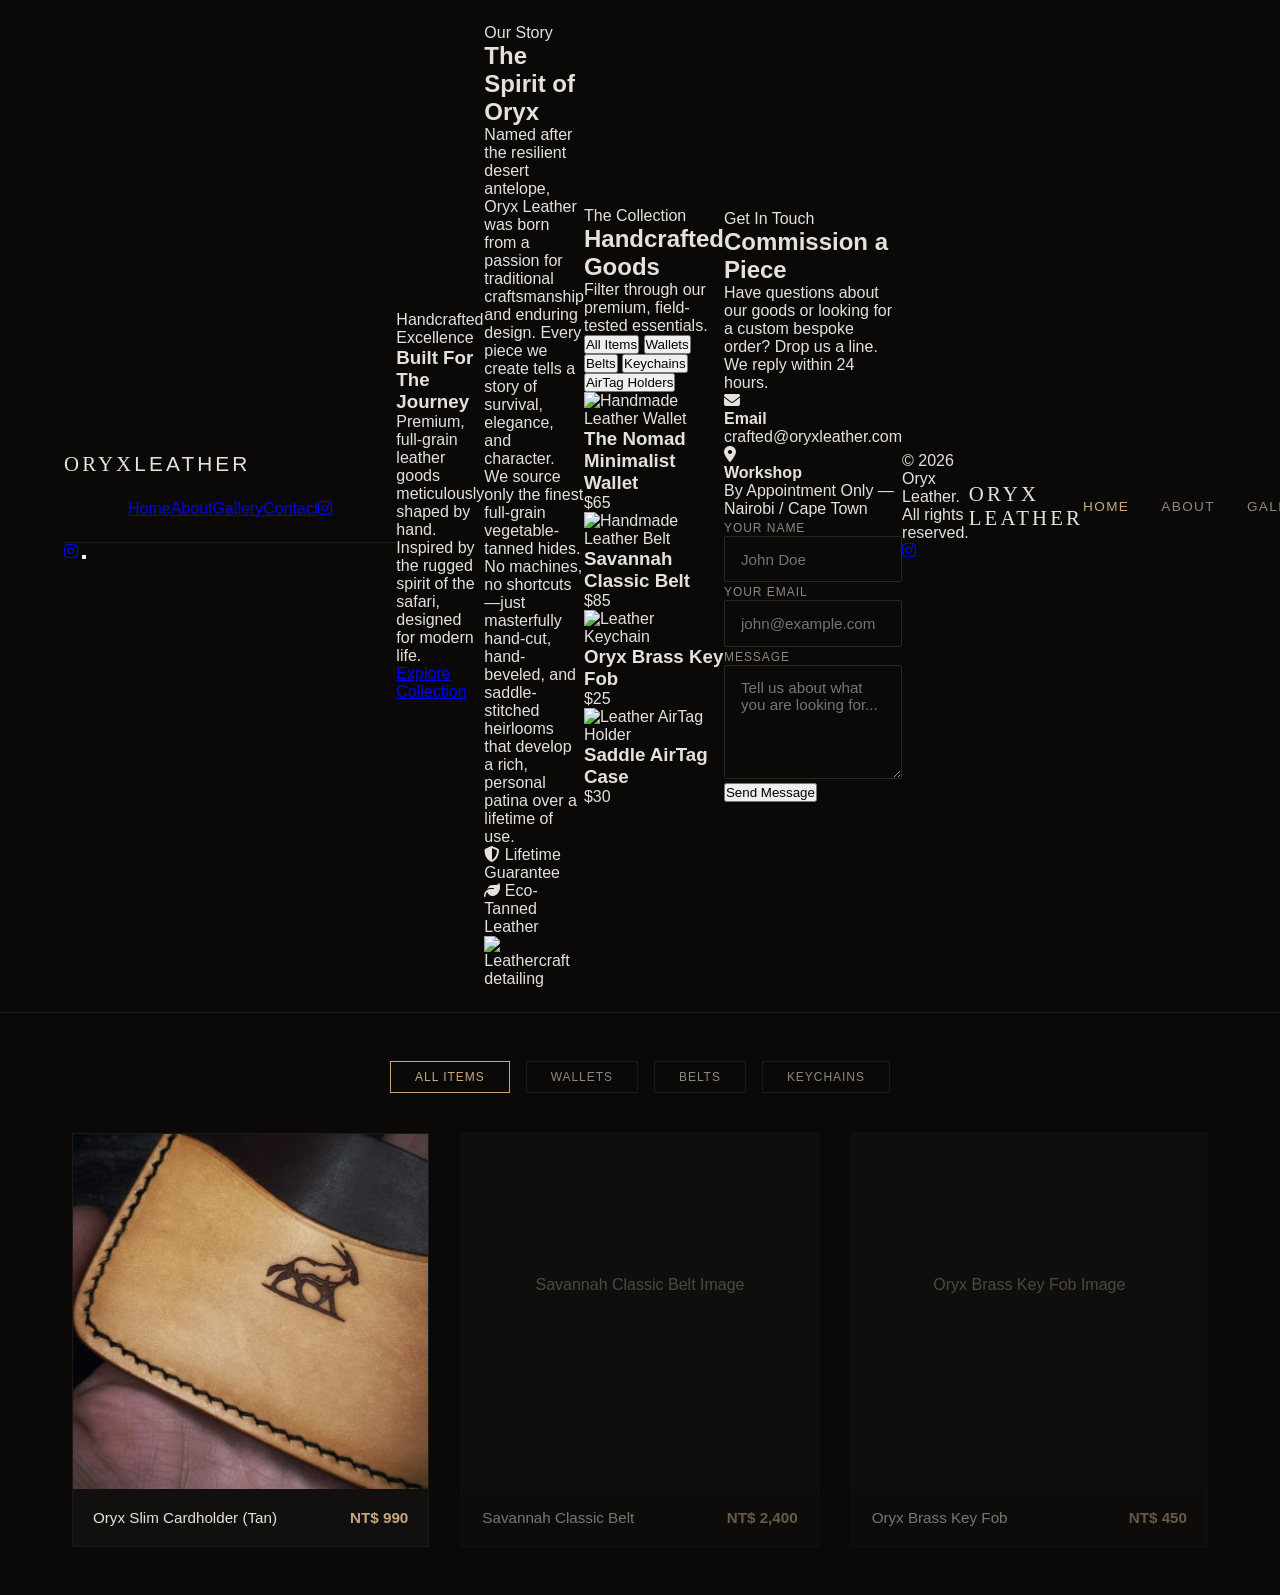
==== commit 86423edc: "Update index.html" ====
--- a/index.html
+++ b/index.html
@@ -8,7 +8,187 @@
 </head>
 <body>
 
-    <nav>
+    <nav><!DOCTYPE html>
+<html lang="en">
+<head>
+    <meta charset="UTF-8">
+    <meta name="viewport" content="width=device-width, initial-scale=1.0">
+    <title>Oryx Leather | Premium Handmade Goods</title>
+    <link rel="preconnect" href="https://fonts.googleapis.com">
+    <link rel="preconnect" href="https://fonts.gstatic.com" crossorigin>
+    <link href="https://fonts.googleapis.com/css2?family=Cinzel:wght@500;700&family=Inter:wght@300;400;600&display=swap" rel="stylesheet">
+    <link rel="stylesheet" href="https://cdnjs.cloudflare.com/ajax/libs/font-awesome/6.4.0/css/all.min.css">
+    <link rel="stylesheet" href="style.css">
+</head>
+<body>
+
+    <header>
+        <div class="nav-container">
+            <a href="#" class="logo">ORYX<span>LEATHER</span></a>
+            <nav class="nav-menu" id="navMenu">
+                <a href="#home" class="nav-link active">Home</a>
+                <a href="#about" class="nav-link">About</a>
+                <a href="#gallery" class="nav-link">Gallery</a>
+                <a href="#contact" class="nav-link">Contact</a>
+                <a href="https://instagram.com" target="_blank" class="instagram-icon-mobile"><i class="fab fa-instagram"></i></a>
+            </nav>
+            <div class="nav-actions">
+                <a href="https://instagram.com" target="_blank" class="instagram-icon-desktop" aria-label="Instagram"><i class="fab fa-instagram"></i></a>
+                <button class="hamburger" id="hamburger" aria-label="Toggle Menu">
+                    <span class="bar"></span>
+                    <span class="bar"></span>
+                    <span class="bar"></span>
+                </button>
+            </div>
+        </div>
+    </header>
+
+    <section id="home" class="hero-section">
+        <div class="hero-overlay"></div>
+        <div class="hero-content">
+            <span class="hero-sub">Handcrafted Excellence</span>
+            <h1>Built For The Journey</h1>
+            <p>Premium, full-grain leather goods meticulously shaped by hand. Inspired by the rugged spirit of the safari, designed for modern life.</p>
+            <a href="#gallery" class="btn-primary">Explore Collection</a>
+        </div>
+    </section>
+
+    <section id="about" class="about-section">
+        <div class="container">
+            <div class="about-grid">
+                <div class="about-text">
+                    <span class="section-badge">Our Story</span>
+                    <h2>The Spirit of Oryx</h2>
+                    <p>Named after the resilient desert antelope, Oryx Leather was born from a passion for traditional craftsmanship and enduring design. Every piece we create tells a story of survival, elegance, and character.</p>
+                    <p>We source only the finest full-grain vegetable-tanned hides. No machines, no shortcuts—just masterfully hand-cut, hand-beveled, and saddle-stitched heirlooms that develop a rich, personal patina over a lifetime of use.</p>
+                    <div class="about-features">
+                        <div class="feature"><i class="fa-solid fa-shield-halved"></i> Lifetime Guarantee</div>
+                        <div class="feature"><i class="fa-solid fa-leaf"></i> Eco-Tanned Leather</div>
+                    </div>
+                </div>
+                <div class="about-image">
+                    <img src="https://images.unsplash.com/photo-1590874103328-eac38a683ce7?auto=format&fit=crop&q=80&w=800" alt="Leathercraft detailing">
+                </div>
+            </div>
+        </div>
+    </section>
+
+    <section id="gallery" class="gallery-section">
+        <div class="container">
+            <div class="section-header">
+                <span class="section-badge">The Collection</span>
+                <h2>Handcrafted Goods</h2>
+                <p>Filter through our premium, field-tested essentials.</p>
+            </div>
+
+            <div class="filter-container">
+                <button class="filter-btn active" data-filter="all">All Items</button>
+                <button class="filter-btn" data-filter="wallets">Wallets</button>
+                <button class="filter-btn" data-filter="belts">Belts</button>
+                <button class="filter-btn" data-filter="keychains">Keychains</button>
+                <button class="filter-btn" data-filter="airtags">AirTag Holders</button>
+            </div>
+
+            <div class="gallery-grid">
+                <div class="gallery-item" data-category="wallets">
+                    <div class="item-img-container">
+                        <img src="https://images.unsplash.com/photo-1627123424574-724758594e93?auto=format&fit=crop&q=80&w=600" alt="Handmade Leather Wallet">
+                    </div>
+                    <div class="item-info">
+                        <h3>The Nomad Minimalist Wallet</h3>
+                        <span class="item-price">$65</span>
+                    </div>
+                </div>
+                <div class="gallery-item" data-category="belts">
+                    <div class="item-img-container">
+                        <img src="https://images.unsplash.com/photo-1624222247344-550fb8ef897d?auto=format&fit=crop&q=80&w=600" alt="Handmade Leather Belt">
+                    </div>
+                    <div class="item-info">
+                        <h3>Savannah Classic Belt</h3>
+                        <span class="item-price">$85</span>
+                    </div>
+                </div>
+                <div class="gallery-item" data-category="keychains">
+                    <div class="item-img-container">
+                        <img src="https://images.unsplash.com/photo-1584917865442-de89df76afd3?auto=format&fit=crop&q=80&w=600" alt="Leather Keychain">
+                    </div>
+                    <div class="item-info">
+                        <h3>Oryx Brass Key Fob</h3>
+                        <span class="item-price">$25</span>
+                    </div>
+                </div>
+                <div class="gallery-item" data-category="airtags">
+                    <div class="item-img-container">
+                        <img src="https://images.unsplash.com/photo-1600857062241-98e5dba7f214?auto=format&fit=crop&q=80&w=600" alt="Leather AirTag Holder">
+                    </div>
+                    <div class="item-info">
+                        <h3>Saddle AirTag Case</h3>
+                        <span class="item-price">$30</span>
+                    </div>
+                </div>
+            </div>
+        </div>
+    </section>
+
+    <section id="contact" class="contact-section">
+        <div class="container">
+            <div class="contact-grid">
+                <div class="contact-info">
+                    <span class="section-badge">Get In Touch</span>
+                    <h2>Commission a Piece</h2>
+                    <p>Have questions about our goods or looking for a custom bespoke order? Drop us a line. We reply within 24 hours.</p>
+                    
+                    <div class="contact-details">
+                        <div class="detail-item">
+                            <i class="fa-solid fa-envelope"></i>
+                            <div>
+                                <h4>Email</h4>
+                                <p>crafted@oryxleather.com</p>
+                            </div>
+                        </div>
+                        <div class="detail-item">
+                            <i class="fa-solid fa-location-dot"></i>
+                            <div>
+                                <h4>Workshop</h4>
+                                <p>By Appointment Only — Nairobi / Cape Town</p>
+                            </div>
+                        </div>
+                    </div>
+                </div>
+
+                <div class="contact-form-container">
+                    <form id="contactForm" class="contact-form">
+                        <div class="form-group">
+                            <label for="name">Your Name</label>
+                            <input type="text" id="name" required placeholder="John Doe">
+                        </div>
+                        <div class="form-group">
+                            <label for="email">Your Email</label>
+                            <input type="email" id="email" required placeholder="john@example.com">
+                        </div>
+                        <div class="form-group">
+                            <label for="message">Message</label>
+                            <textarea id="message" rows="5" required placeholder="Tell us about what you are looking for..."></textarea>
+                        </div>
+                        <button type="submit" class="btn-primary form-submit">Send Message</button>
+                    </form>
+                </div>
+            </div>
+        </div>
+    </section>
+
+    <footer>
+        <div class="container footer-content">
+            <p>&copy; 2026 Oryx Leather. All rights reserved.</p>
+            <div class="footer-socials">
+                <a href="https://instagram.com" target="_blank" aria-label="Instagram"><i class="fab fa-instagram"></i></a>
+            </div>
+        </div>
+    </footer>
+
+    <script src="script.js"></script>
+</body>
+</html>
         <a href="index.html" class="logo">Oryx Leather</a>
         <ul class="nav-links">
             <li><a href="index.html" class="active">Home</a></li>
--- a/style.css
+++ b/style.css
@@ -37,7 +37,7 @@
 .card-title { font-size: 0.95rem; font-weight: 500; }
 .card-price { color: var(--primary); font-weight: 600; font-size: 0.95rem; }
 
-/* SPECIFICATIONS DETAIL VIEW SCREEN COMPONENTS */
+/* SPECIFICATIONS DETAIL VIEW */
 .back-link { display: inline-block; margin-bottom: 2rem; color: var(--text-muted); text-decoration: none; font-size: 0.85rem; cursor: pointer; }
 .back-link:hover { color: var(--primary); }
 .detail-container { display: grid; grid-template-columns: 1fr; gap: 3rem; }
@@ -57,7 +57,7 @@
 .inquire-btn { background-color: var(--primary); color: #1c140a; border: none; width: 100%; padding: 1.1rem; font-size: 0.9rem; text-transform: uppercase; letter-spacing: 0.15em; font-weight: 600; cursor: pointer; transition: opacity 0.2s; }
 .inquire-btn:hover { opacity: 0.9; }
 
-/* RESERVATION CHECKOUT PORTAL COMPONENTS */
+/* RESERVATION CHECKOUT PORTAL */
 .checkout-body { background-color: var(--checkout-bg); padding: 2rem 1rem; line-height: 1.5; }
 .checkout-container { max-width: 1100px; margin: 0 auto; display: grid; grid-template-columns: 1fr; gap: 2.5rem; }
 @media (min-width: 768px) { .checkout-container { grid-template-columns: 1.2fr 0.8fr; } }
--- a/style.css
+++ b/style.css
@@ -37,7 +37,7 @@
 .card-title { font-size: 0.95rem; font-weight: 500; }
 .card-price { color: var(--primary); font-weight: 600; font-size: 0.95rem; }
 
-/* SPECIFICATIONS DETAIL VIEW SCREEN COMPONENTS */
+/* SPECIFICATIONS DETAIL VIEW */
 .back-link { display: inline-block; margin-bottom: 2rem; color: var(--text-muted); text-decoration: none; font-size: 0.85rem; cursor: pointer; }
 .back-link:hover { color: var(--primary); }
 .detail-container { display: grid; grid-template-columns: 1fr; gap: 3rem; }
@@ -57,7 +57,7 @@
 .inquire-btn { background-color: var(--primary); color: #1c140a; border: none; width: 100%; padding: 1.1rem; font-size: 0.9rem; text-transform: uppercase; letter-spacing: 0.15em; font-weight: 600; cursor: pointer; transition: opacity 0.2s; }
 .inquire-btn:hover { opacity: 0.9; }
 
-/* RESERVATION CHECKOUT PORTAL COMPONENTS */
+/* RESERVATION CHECKOUT PORTAL */
 .checkout-body { background-color: var(--checkout-bg); padding: 2rem 1rem; line-height: 1.5; }
 .checkout-container { max-width: 1100px; margin: 0 auto; display: grid; grid-template-columns: 1fr; gap: 2.5rem; }
 @media (min-width: 768px) { .checkout-container { grid-template-columns: 1.2fr 0.8fr; } }
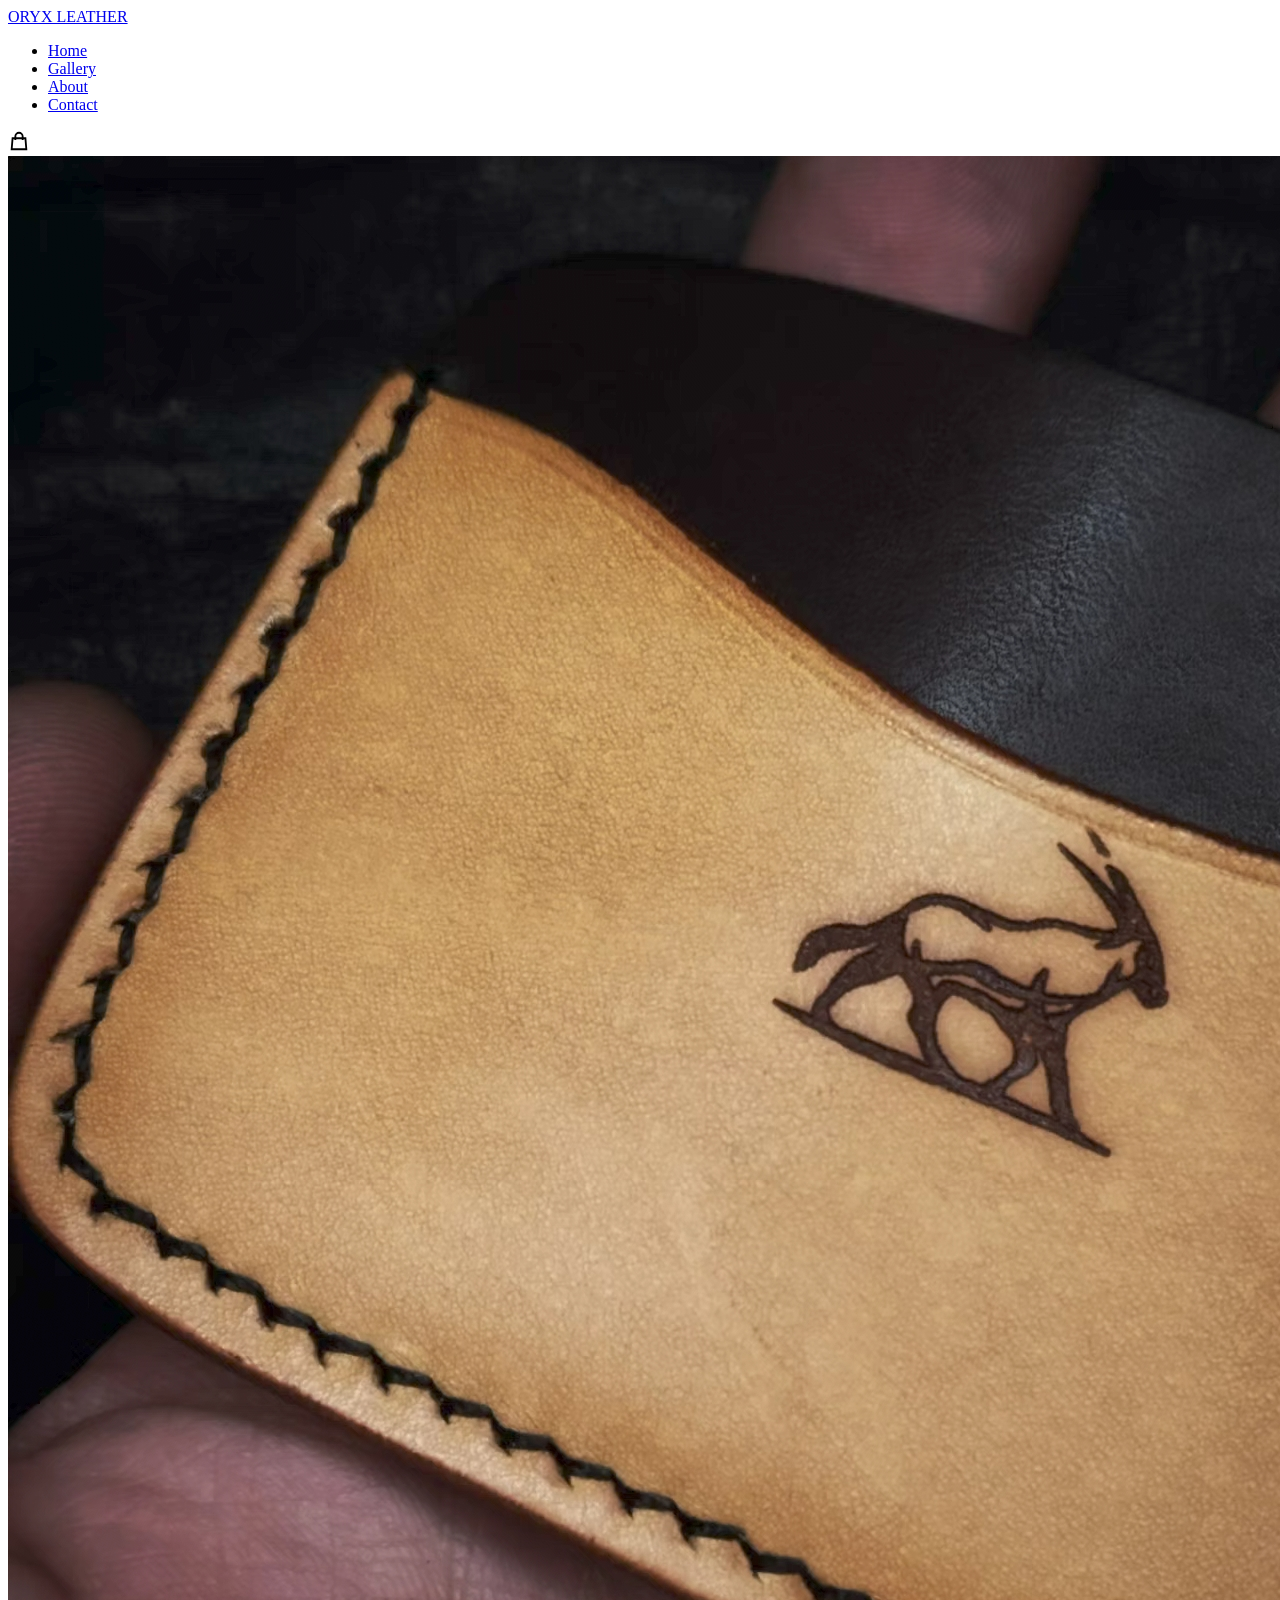
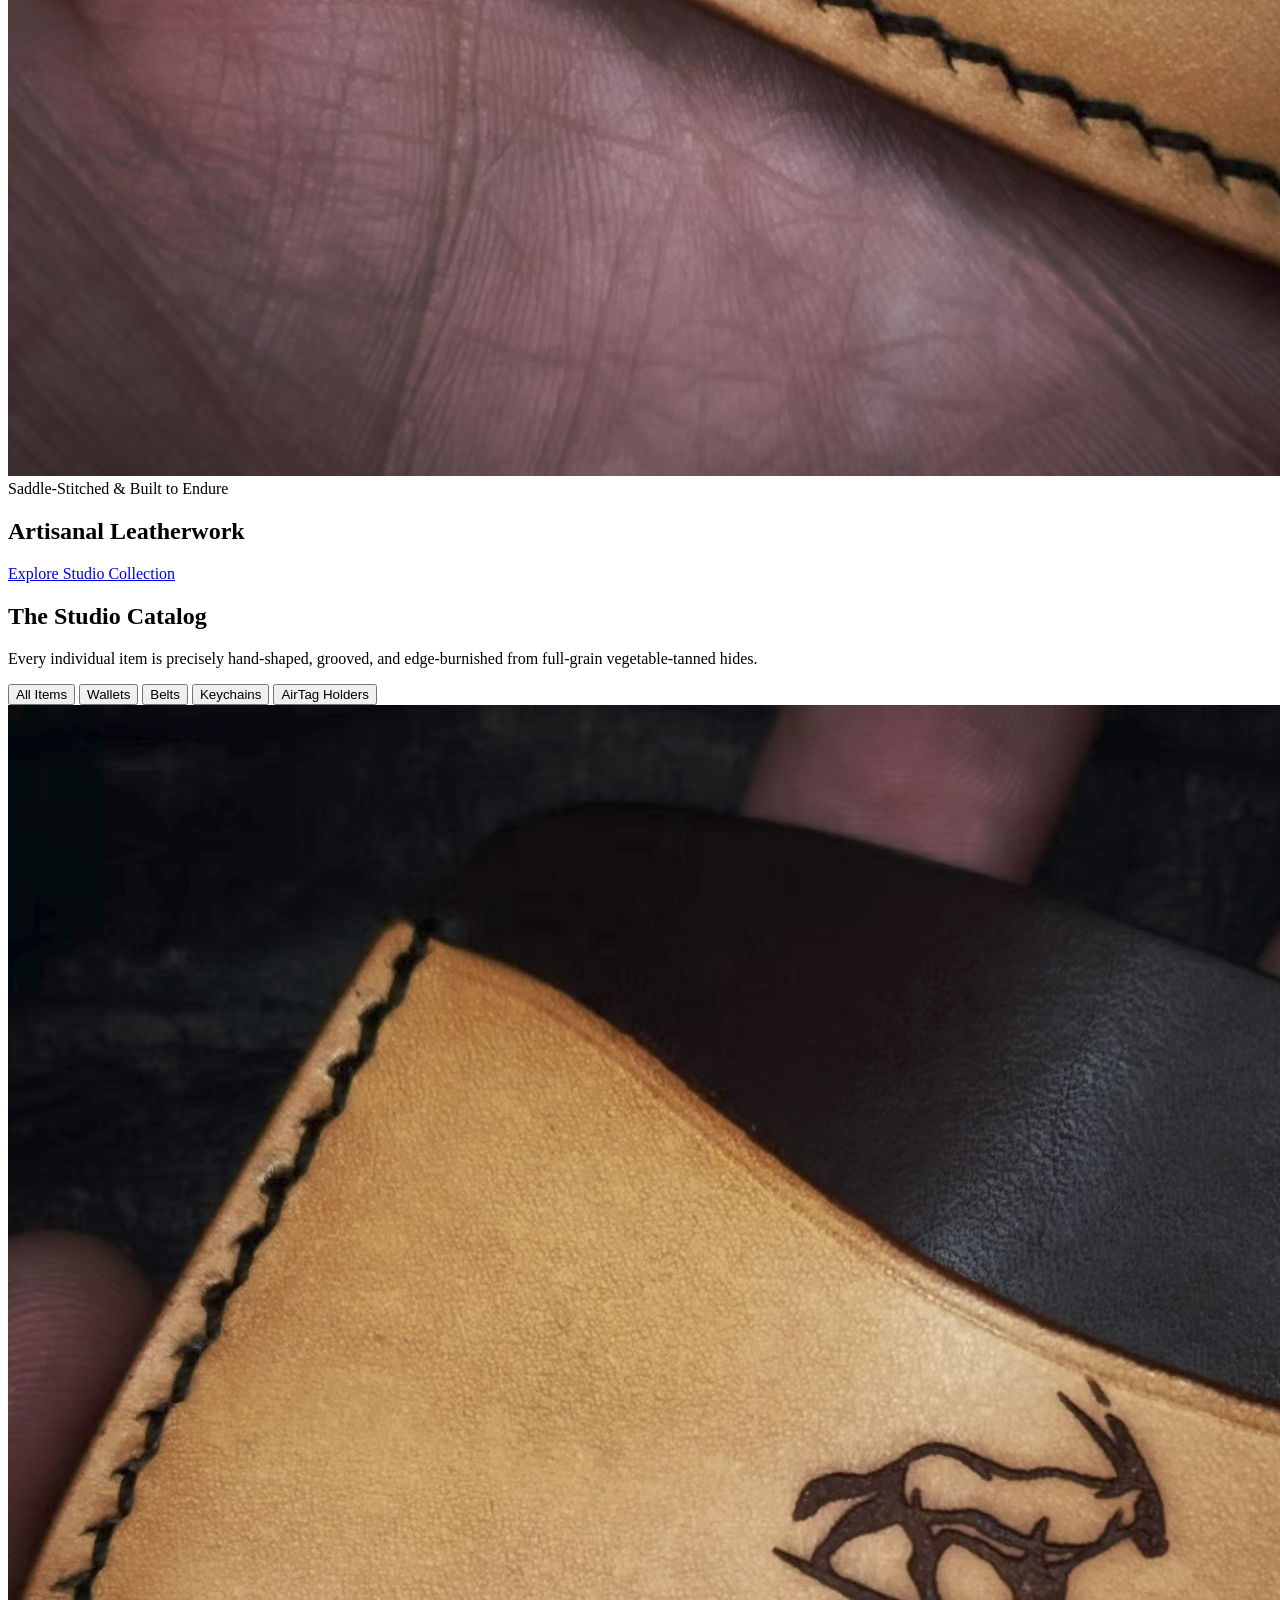
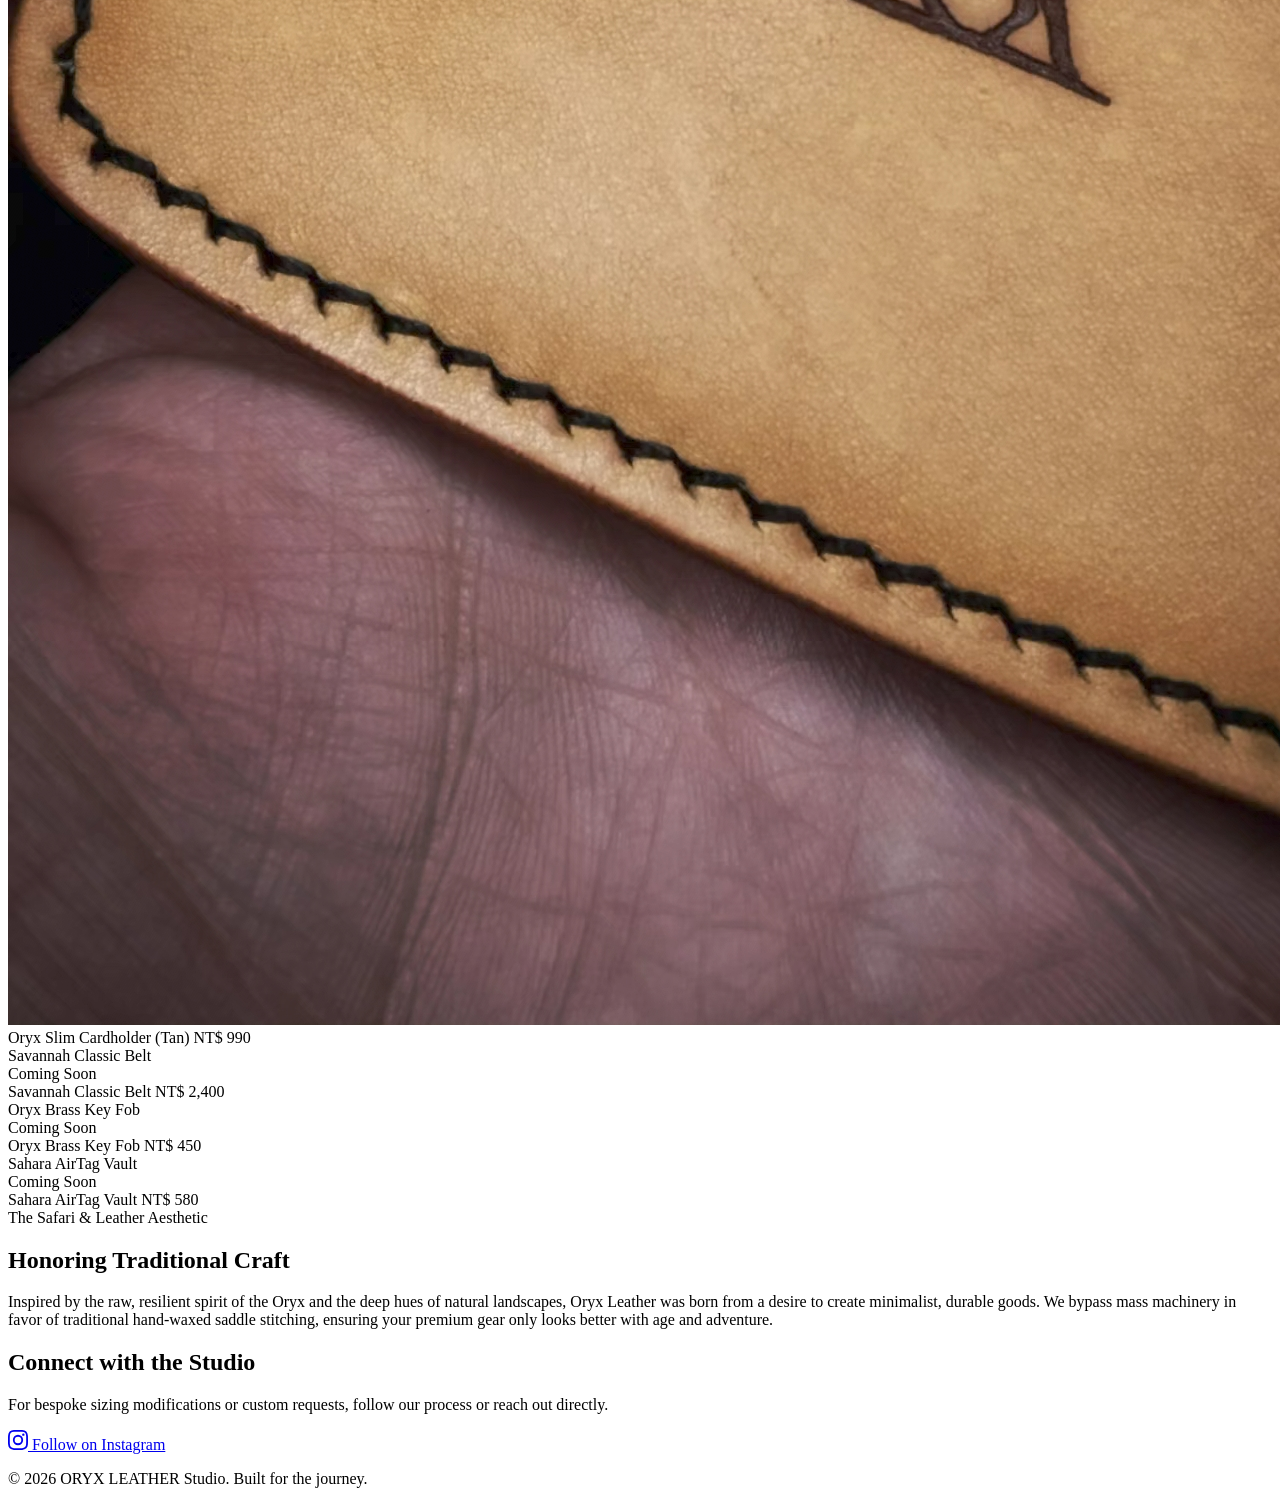
==== commit 3d04cd74: "Create index.html" ====
--- a/index.html
+++ b/index.html
@@ -3,216 +3,50 @@
 <head>
     <meta charset="UTF-8">
     <meta name="viewport" content="width=device-width, initial-scale=1.0">
-    <title>ORYX LEATHER — Handcrafted Studio</title>
+    <title>ORYX LEATHER | Handcrafted Artisanal Studio</title>
     <link rel="stylesheet" href="style.css">
 </head>
 <body>
 
-    <nav><!DOCTYPE html>
-<html lang="en">
-<head>
-    <meta charset="UTF-8">
-    <meta name="viewport" content="width=device-width, initial-scale=1.0">
-    <title>Oryx Leather | Premium Handmade Goods</title>
-    <link rel="preconnect" href="https://fonts.googleapis.com">
-    <link rel="preconnect" href="https://fonts.gstatic.com" crossorigin>
-    <link href="https://fonts.googleapis.com/css2?family=Cinzel:wght@500;700&family=Inter:wght@300;400;600&display=swap" rel="stylesheet">
-    <link rel="stylesheet" href="https://cdnjs.cloudflare.com/ajax/libs/font-awesome/6.4.0/css/all.min.css">
-    <link rel="stylesheet" href="style.css">
-</head>
-<body>
-
-    <header>
-        <div class="nav-container">
-            <a href="#" class="logo">ORYX<span>LEATHER</span></a>
-            <nav class="nav-menu" id="navMenu">
-                <a href="#home" class="nav-link active">Home</a>
-                <a href="#about" class="nav-link">About</a>
-                <a href="#gallery" class="nav-link">Gallery</a>
-                <a href="#contact" class="nav-link">Contact</a>
-                <a href="https://instagram.com" target="_blank" class="instagram-icon-mobile"><i class="fab fa-instagram"></i></a>
-            </nav>
-            <div class="nav-actions">
-                <a href="https://instagram.com" target="_blank" class="instagram-icon-desktop" aria-label="Instagram"><i class="fab fa-instagram"></i></a>
-                <button class="hamburger" id="hamburger" aria-label="Toggle Menu">
-                    <span class="bar"></span>
-                    <span class="bar"></span>
-                    <span class="bar"></span>
-                </button>
-            </div>
-        </div>
-    </header>
-
-    <section id="home" class="hero-section">
-        <div class="hero-overlay"></div>
-        <div class="hero-content">
-            <span class="hero-sub">Handcrafted Excellence</span>
-            <h1>Built For The Journey</h1>
-            <p>Premium, full-grain leather goods meticulously shaped by hand. Inspired by the rugged spirit of the safari, designed for modern life.</p>
-            <a href="#gallery" class="btn-primary">Explore Collection</a>
-        </div>
-    </section>
-
-    <section id="about" class="about-section">
-        <div class="container">
-            <div class="about-grid">
-                <div class="about-text">
-                    <span class="section-badge">Our Story</span>
-                    <h2>The Spirit of Oryx</h2>
-                    <p>Named after the resilient desert antelope, Oryx Leather was born from a passion for traditional craftsmanship and enduring design. Every piece we create tells a story of survival, elegance, and character.</p>
-                    <p>We source only the finest full-grain vegetable-tanned hides. No machines, no shortcuts—just masterfully hand-cut, hand-beveled, and saddle-stitched heirlooms that develop a rich, personal patina over a lifetime of use.</p>
-                    <div class="about-features">
-                        <div class="feature"><i class="fa-solid fa-shield-halved"></i> Lifetime Guarantee</div>
-                        <div class="feature"><i class="fa-solid fa-leaf"></i> Eco-Tanned Leather</div>
-                    </div>
-                </div>
-                <div class="about-image">
-                    <img src="https://images.unsplash.com/photo-1590874103328-eac38a683ce7?auto=format&fit=crop&q=80&w=800" alt="Leathercraft detailing">
-                </div>
-            </div>
-        </div>
-    </section>
-
-    <section id="gallery" class="gallery-section">
-        <div class="container">
-            <div class="section-header">
-                <span class="section-badge">The Collection</span>
-                <h2>Handcrafted Goods</h2>
-                <p>Filter through our premium, field-tested essentials.</p>
-            </div>
-
-            <div class="filter-container">
-                <button class="filter-btn active" data-filter="all">All Items</button>
-                <button class="filter-btn" data-filter="wallets">Wallets</button>
-                <button class="filter-btn" data-filter="belts">Belts</button>
-                <button class="filter-btn" data-filter="keychains">Keychains</button>
-                <button class="filter-btn" data-filter="airtags">AirTag Holders</button>
-            </div>
-
-            <div class="gallery-grid">
-                <div class="gallery-item" data-category="wallets">
-                    <div class="item-img-container">
-                        <img src="https://images.unsplash.com/photo-1627123424574-724758594e93?auto=format&fit=crop&q=80&w=600" alt="Handmade Leather Wallet">
-                    </div>
-                    <div class="item-info">
-                        <h3>The Nomad Minimalist Wallet</h3>
-                        <span class="item-price">$65</span>
-                    </div>
-                </div>
-                <div class="gallery-item" data-category="belts">
-                    <div class="item-img-container">
-                        <img src="https://images.unsplash.com/photo-1624222247344-550fb8ef897d?auto=format&fit=crop&q=80&w=600" alt="Handmade Leather Belt">
-                    </div>
-                    <div class="item-info">
-                        <h3>Savannah Classic Belt</h3>
-                        <span class="item-price">$85</span>
-                    </div>
-                </div>
-                <div class="gallery-item" data-category="keychains">
-                    <div class="item-img-container">
-                        <img src="https://images.unsplash.com/photo-1584917865442-de89df76afd3?auto=format&fit=crop&q=80&w=600" alt="Leather Keychain">
-                    </div>
-                    <div class="item-info">
-                        <h3>Oryx Brass Key Fob</h3>
-                        <span class="item-price">$25</span>
-                    </div>
-                </div>
-                <div class="gallery-item" data-category="airtags">
-                    <div class="item-img-container">
-                        <img src="https://images.unsplash.com/photo-1600857062241-98e5dba7f214?auto=format&fit=crop&q=80&w=600" alt="Leather AirTag Holder">
-                    </div>
-                    <div class="item-info">
-                        <h3>Saddle AirTag Case</h3>
-                        <span class="item-price">$30</span>
-                    </div>
-                </div>
-            </div>
-        </div>
-    </section>
-
-    <section id="contact" class="contact-section">
-        <div class="container">
-            <div class="contact-grid">
-                <div class="contact-info">
-                    <span class="section-badge">Get In Touch</span>
-                    <h2>Commission a Piece</h2>
-                    <p>Have questions about our goods or looking for a custom bespoke order? Drop us a line. We reply within 24 hours.</p>
-                    
-                    <div class="contact-details">
-                        <div class="detail-item">
-                            <i class="fa-solid fa-envelope"></i>
-                            <div>
-                                <h4>Email</h4>
-                                <p>crafted@oryxleather.com</p>
-                            </div>
-                        </div>
-                        <div class="detail-item">
-                            <i class="fa-solid fa-location-dot"></i>
-                            <div>
-                                <h4>Workshop</h4>
-                                <p>By Appointment Only — Nairobi / Cape Town</p>
-                            </div>
-                        </div>
-                    </div>
-                </div>
-
-                <div class="contact-form-container">
-                    <form id="contactForm" class="contact-form">
-                        <div class="form-group">
-                            <label for="name">Your Name</label>
-                            <input type="text" id="name" required placeholder="John Doe">
-                        </div>
-                        <div class="form-group">
-                            <label for="email">Your Email</label>
-                            <input type="email" id="email" required placeholder="john@example.com">
-                        </div>
-                        <div class="form-group">
-                            <label for="message">Message</label>
-                            <textarea id="message" rows="5" required placeholder="Tell us about what you are looking for..."></textarea>
-                        </div>
-                        <button type="submit" class="btn-primary form-submit">Send Message</button>
-                    </form>
-                </div>
-            </div>
-        </div>
-    </section>
-
-    <footer>
-        <div class="container footer-content">
-            <p>&copy; 2026 Oryx Leather. All rights reserved.</p>
-            <div class="footer-socials">
-                <a href="https://instagram.com" target="_blank" aria-label="Instagram"><i class="fab fa-instagram"></i></a>
-            </div>
-        </div>
-    </footer>
-
-    <script src="script.js"></script>
-</body>
-</html>
-        <a href="index.html" class="logo">Oryx Leather</a>
+    <nav>
+        <a href="index.html" class="logo">ORYX LEATHER</a>
         <ul class="nav-links">
-            <li><a href="index.html" class="active">Home</a></li>
-            <li><a href="#">About</a></li>
-            <li><a href="#">Gallery</a></li>
-            <li><a href="#">Contact</a></li>
+            <li><a href="#home" class="nav-anchor active">Home</a></li>
+            <li><a href="#gallery" class="nav-anchor">Gallery</a></li>
+            <li><a href="#about" class="nav-anchor">About</a></li>
+            <li><a href="#contact" class="nav-anchor">Contact</a></li>
         </ul>
         <div class="cart-icon">
-            <svg width="20" height="20" fill="none" stroke="currentColor" stroke-width="2" viewBox="0 0 24 24"><path d="M16 11V7a4 4 0 00-8 0v4M5 9h14l1 12H4L5 9z"></path></svg>
+            <svg width="22" height="22" fill="none" stroke="currentColor" stroke-width="2" viewBox="0 0 24 24"><path d="M16 11V7a4 4 0 00-8 0v4M5 9h14l1 12H4L5 9z"></path></svg>
         </div>
     </nav>
 
-    <main class="gallery-container">
+    <div id="storefront-view">
         
-        <div id="storefront-view">
+        <section id="home" class="hero-section">
+            <div class="hero-overlay"></div>
+            <img src="Oryx Cardholder Slim Tan 1.jpg" alt="Oryx Leather Craft Banner" class="hero-banner-img">
+            <div class="hero-content">
+                <span class="hero-subtitle">Saddle-Stitched & Built to Endure</span>
+                <h1 class="hero-title">Artisanal Leatherwork</h1>
+                <a href="#gallery" class="hero-btn">Explore Studio Collection</a>
+            </div>
+        </section>
+
+        <section id="gallery" class="gallery-section">
+            <h2 class="section-title">The Studio Catalog</h2>
+            <p class="section-desc">Every individual item is precisely hand-shaped, grooved, and edge-burnished from full-grain vegetable-tanned hides.</p>
+            
             <div class="filter-tabs">
-                <button class="tab active">All Items</button>
-                <button class="tab">Wallets</button>
-                <button class="tab">Belts</button>
-                <button class="tab">Keychains</button>
+                <button class="tab active" data-filter="all">All Items</button>
+                <button class="tab" data-filter="wallets">Wallets</button>
+                <button class="tab" data-filter="belts">Belts</button>
+                <button class="tab" data-filter="keychains">Keychains</button>
+                <button class="tab" data-filter="airtag">AirTag Holders</button>
             </div>
 
             <div class="grid">
-                <div class="product-card" id="oryx-cardholder-item" style="cursor: pointer;">
+                <div class="product-card" data-category="wallets" id="oryx-cardholder-item">
                     <div class="img-wrap">
                         <img src="Oryx Cardholder Slim Tan 1.jpg" alt="Oryx Slim Cardholder">
                     </div>
@@ -222,59 +56,95 @@
                     </div>
                 </div>
 
-                <div class="product-card stalled">
-                    <div class="img-wrap"><div class="placeholder-text">Savannah Classic Belt Image</div></div>
+                <div class="product-card upcoming" data-category="belts">
+                    <div class="img-wrap"><div class="placeholder-text">Savannah Classic Belt<br><span class="soon-badge">Coming Soon</span></div></div>
                     <div class="card-details">
                         <span class="card-title">Savannah Classic Belt</span>
                         <span class="card-price">NT$ 2,400</span>
                     </div>
                 </div>
 
-                <div class="product-card stalled">
-                    <div class="img-wrap"><div class="placeholder-text">Oryx Brass Key Fob Image</div></div>
+                <div class="product-card upcoming" data-category="keychains">
+                    <div class="img-wrap"><div class="placeholder-text">Oryx Brass Key Fob<br><span class="soon-badge">Coming Soon</span></div></div>
                     <div class="card-details">
                         <span class="card-title">Oryx Brass Key Fob</span>
                         <span class="card-price">NT$ 450</span>
                     </div>
                 </div>
+
+                <div class="product-card upcoming" data-category="airtag">
+                    <div class="img-wrap"><div class="placeholder-text">Sahara AirTag Vault<br><span class="soon-badge">Coming Soon</span></div></div>
+                    <div class="card-details">
+                        <span class="card-title">Sahara AirTag Vault</span>
+                        <span class="card-price">NT$ 580</span>
+                    </div>
+                </div>
+            </div>
+        </section>
+
+        <section id="about" class="about-section">
+            <div class="about-container">
+                <div class="about-content">
+                    <span class="subtitle">The Safari & Leather Aesthetic</span>
+                    <h2 class="about-title">Honoring Traditional Craft</h2>
+                    <p>Inspired by the raw, resilient spirit of the Oryx and the deep hues of natural landscapes, Oryx Leather was born from a desire to create minimalist, durable goods. We bypass mass machinery in favor of traditional hand-waxed saddle stitching, ensuring your premium gear only looks better with age and adventure.</p>
+                </div>
+            </div>
+        </section>
+
+        <section id="contact" class="contact-section">
+            <h2 class="section-title">Connect with the Studio</h2>
+            <p class="section-desc">For bespoke sizing modifications or custom requests, follow our process or reach out directly.</p>
+            
+            <div class="contact-links">
+                <a href="https://instagram.com" target="_blank" class="social-link">
+                    <svg width="20" height="20" fill="currentColor" viewBox="0 0 24 24"><path d="M12 2.163c3.204 0 3.584.012 4.85.07 3.252.148 4.771 1.691 4.919 4.919.058 1.265.069 1.645.069 4.849 0 3.205-.012 3.584-.069 4.849-.149 3.225-1.664 4.771-4.919 4.919-1.266.058-1.644.07-4.85.07-3.204 0-3.584-.012-4.849-.07-3.26-.149-4.771-1.699-4.919-4.92-.058-1.265-.07-1.644-.07-4.849 0-3.204.013-3.583.07-4.849.149-3.227 1.664-4.771 4.919-4.919 1.266-.057 1.645-.069 4.849-.069zM12 0C8.741 0 8.333.014 7.053.072 2.695.272.273 2.69.073 7.051.014 8.333 0 8.741 0 12c0 3.259.014 3.668.072 4.948.2 4.358 2.618 6.78 6.98 6.98 1.281.058 1.689.072 4.948.072 3.259 0 3.668-.014 4.948-.072 4.354-.2 6.782-2.618 6.979-6.98.059-1.28.073-1.689.073-4.948 0-3.259-.014-3.667-.072-4.947-.196-4.354-2.617-6.78-6.979-6.98C15.668.014 15.259 0 12 0zm0 5.838a6.162 6.162 0 100 12.324 6.162 6.162 0 000-12.324zM12 16a4 4 0 110-8 4 4 0 010 8zm6.406-11.845a1.44 1.44 0 100 2.881 1.44 1.44 0 000-2.881z"/></svg>
+                    Follow on Instagram
+                </a>
+            </div>
+        </section>
+    </div>
+
+    <div id="detail-view" class="gallery-container" style="display: none;">
+        <span class="back-link" id="backToCatalog">← Back to Studio Showcase</span>
+        <div class="detail-container">
+            
+            <div class="gallery-panel">
+                <img id="viewfinder" src="Oryx Cardholder Slim Tan 1.jpg" class="main-img" alt="Oryx Slim Cardholder">
+                <div class="thumbnails">
+                    <img src="Oryx Cardholder Slim Tan 1.jpg" class="thumb active" onclick="swapImage(this)">
+                    <img src="Oryx Cardholder Slim Tan 2.jpg" class="thumb" onclick="swapImage(this)">
+                    <img src="Oryx Cardholder Slim Tan 3.jpg" class="thumb" onclick="swapImage(this)">
+                    <img src="Oryx Cardholder Slim Tan 4.jpg" class="thumb" onclick="swapImage(this)">
+                    <img src="Oryx Cardholder Slim Tan 5.jpg" class="thumb" onclick="swapImage(this)">
+                </div>
+            </div>
+
+            <div class="details-panel">
+                <span class="subtitle">Signature Wallets</span>
+                <h1 class="product-title">Oryx Slim Cardholder</h1>
+                <div class="price">NT$ 990</div>
+                
+                <p class="description">Engineered with an ultra-slim profile for minimalist everyday carry, this signature cardholder showcases striking aesthetic symmetry with its curved exterior quick-access layouts. Proudly bearing the debossed Oryx hallmark, the internal architecture conceals deep branding pressed directly into the premium full-grain natural hide lining.</p>
+                
+                <div class="specs-list">
+                    <div class="spec-item"><strong>Material:</strong> Premium full-grain vegetable-tanned leather</div>
+                    <div class="spec-item"><strong>Stitching:</strong> Hand-waxed rot-resistant thread saddle stitch</div>
+                    <div class="spec-item"><strong>Edges:</strong> Beveled, hand-burnished with beeswax, and friction-sealed</div>
+                    <div class="spec-item"><strong>Capacity:</strong> Smoothly holds 4-6 cards plus flat folded currency</div>
+                </div>
+
+                <button id="inquireBtn" class="inquire-btn">Proceed to Commission Checkout</button>
             </div>
         </div>
+    </div>
 
-        <div id="detail-view" style="display: none;">
-            <span class="back-link" id="backToCatalog">← Return to Studio Catalog</span>
-            <div class="detail-container">
-                <div class="gallery-panel">
-                    <img id="viewfinder" src="Oryx Cardholder Slim Tan 1.jpg" class="main-img" alt="Oryx Slim Cardholder">
-                    <div class="thumbnails">
-                        <img src="Oryx Cardholder Slim Tan 1.jpg" class="thumb active" onclick="swapImage(this)">
-                        <img src="Oryx Cardholder Slim Tan 2.jpg" class="thumb" onclick="swapImage(this)">
-                        <img src="Oryx Cardholder Slim Tan 3.jpg" class="thumb" onclick="swapImage(this)">
-                        <img src="Oryx Cardholder Slim Tan 4.jpg" class="thumb" onclick="swapImage(this)">
-                        <img src="Oryx Cardholder Slim Tan 5.jpg" class="thumb" onclick="swapImage(this)">
-                    </div>
-                </div>
-
-                <div class="details-panel">
-                    <span class="subtitle">Signature Wallets</span>
-                    <h1 class="product-title">Oryx Slim Cardholder</h1>
-                    <div class="price">NT$ 990</div>
-                    
-                    <p class="description">Engineered with an ultra-slim profile for minimalist carry, this cardholder showcases a striking aesthetic symmetry with its signature curved exterior quick-access layout. Proudly bearing the debossed Oryx hallmark, the internal build hides deep branding pressed directly into the natural grain interior lining.</p>
-                    
-                    <div class="specs-list">
-                        <div class="spec-item"><strong>Material:</strong> Full-grain veg-tanned hide</div>
-                        <div class="spec-item"><strong>Stitching:</strong> Hand-waxed saddle stitch arrangement</div>
-                        <div class="spec-item"><strong>Edges:</strong> Hand-beveled, burnished, and sealed</div>
-                        <div class="spec-item"><strong>Capacity:</strong> Comfortably manages 4-6 cards plus flat currency</div>
-                    </div>
-
-                    <button id="inquireBtn" class="inquire-btn">Inquire for Custom Build</button>
-                </div>
-            </div>
-        </div>
-    </main>
+    <footer>
+        <p>&copy; 2026 ORYX LEATHER Studio. Built for the journey.</p>
+    </footer>
 
     <script>
+        // Media Viewfinder image swapping function
         function swapImage(element) {
             document.getElementById('viewfinder').src = element.src;
             document.querySelectorAll('.thumb').forEach(t => t.classList.remove('active'));
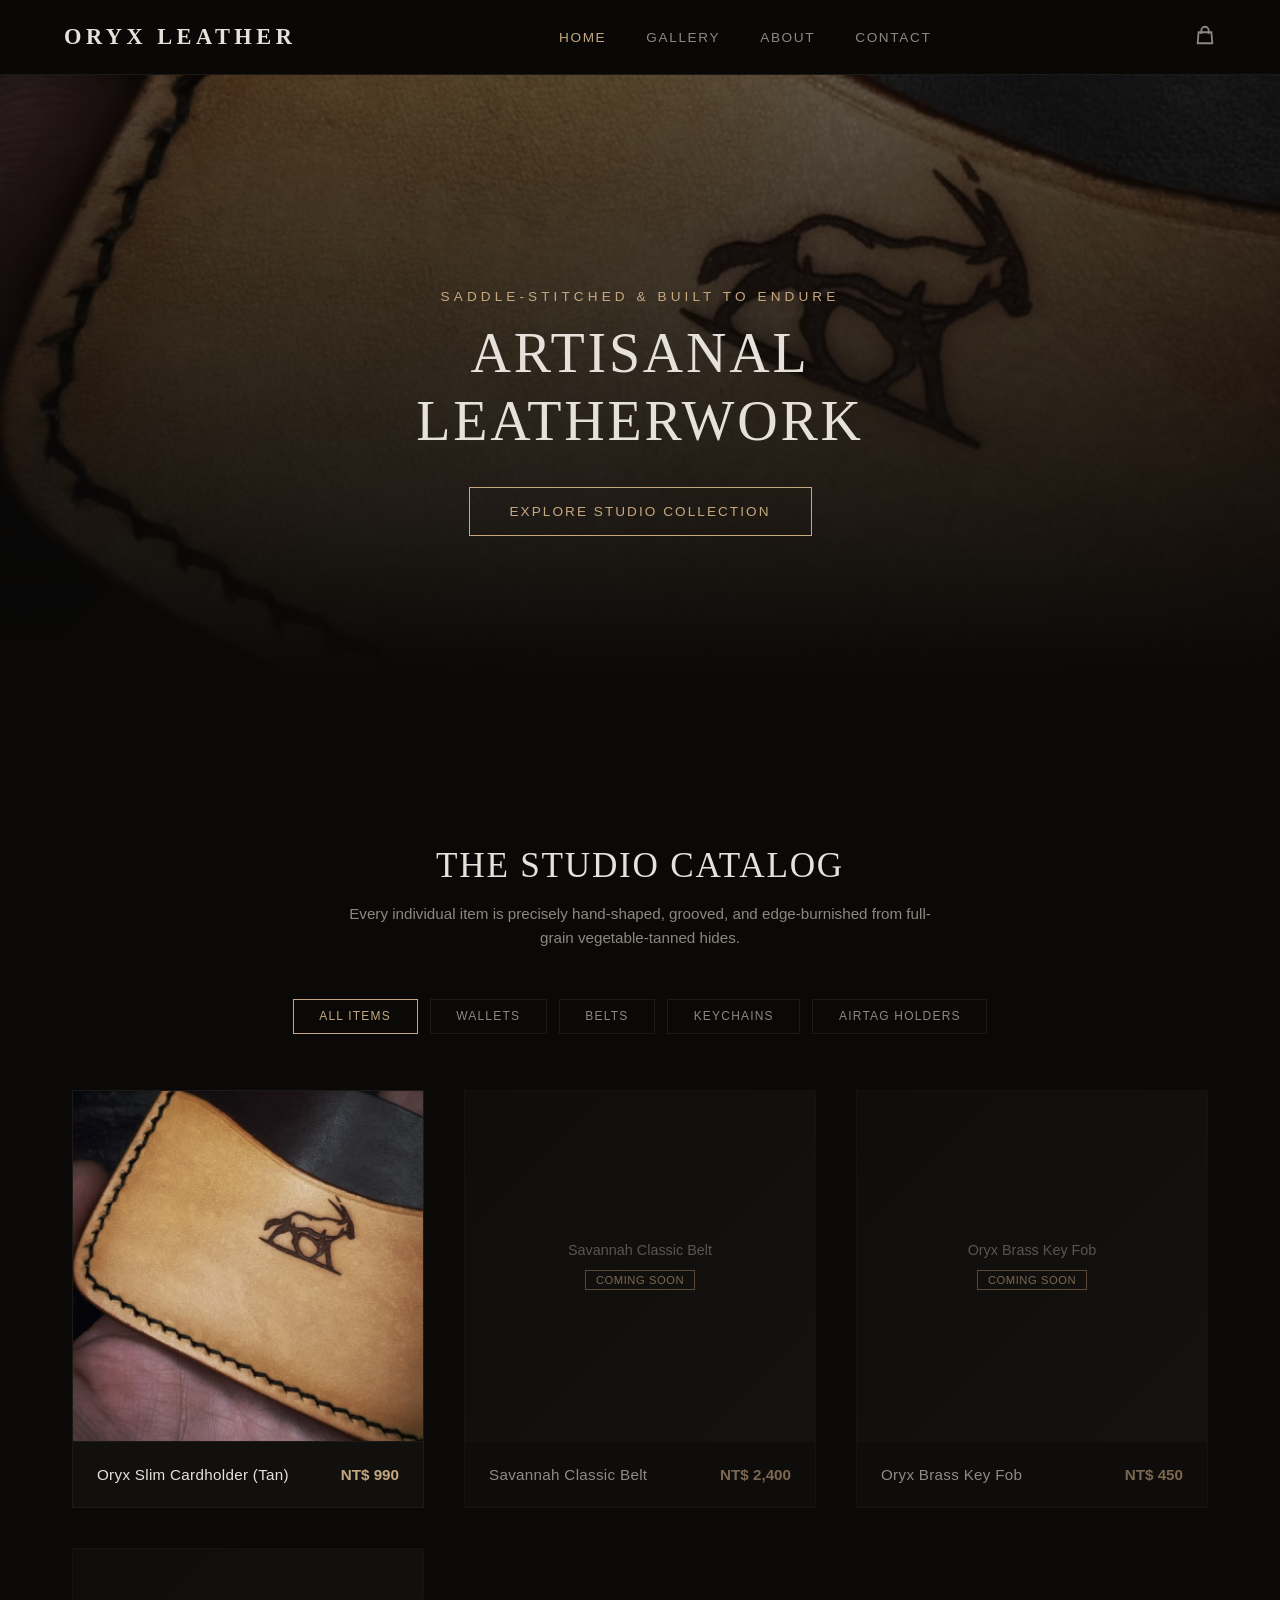
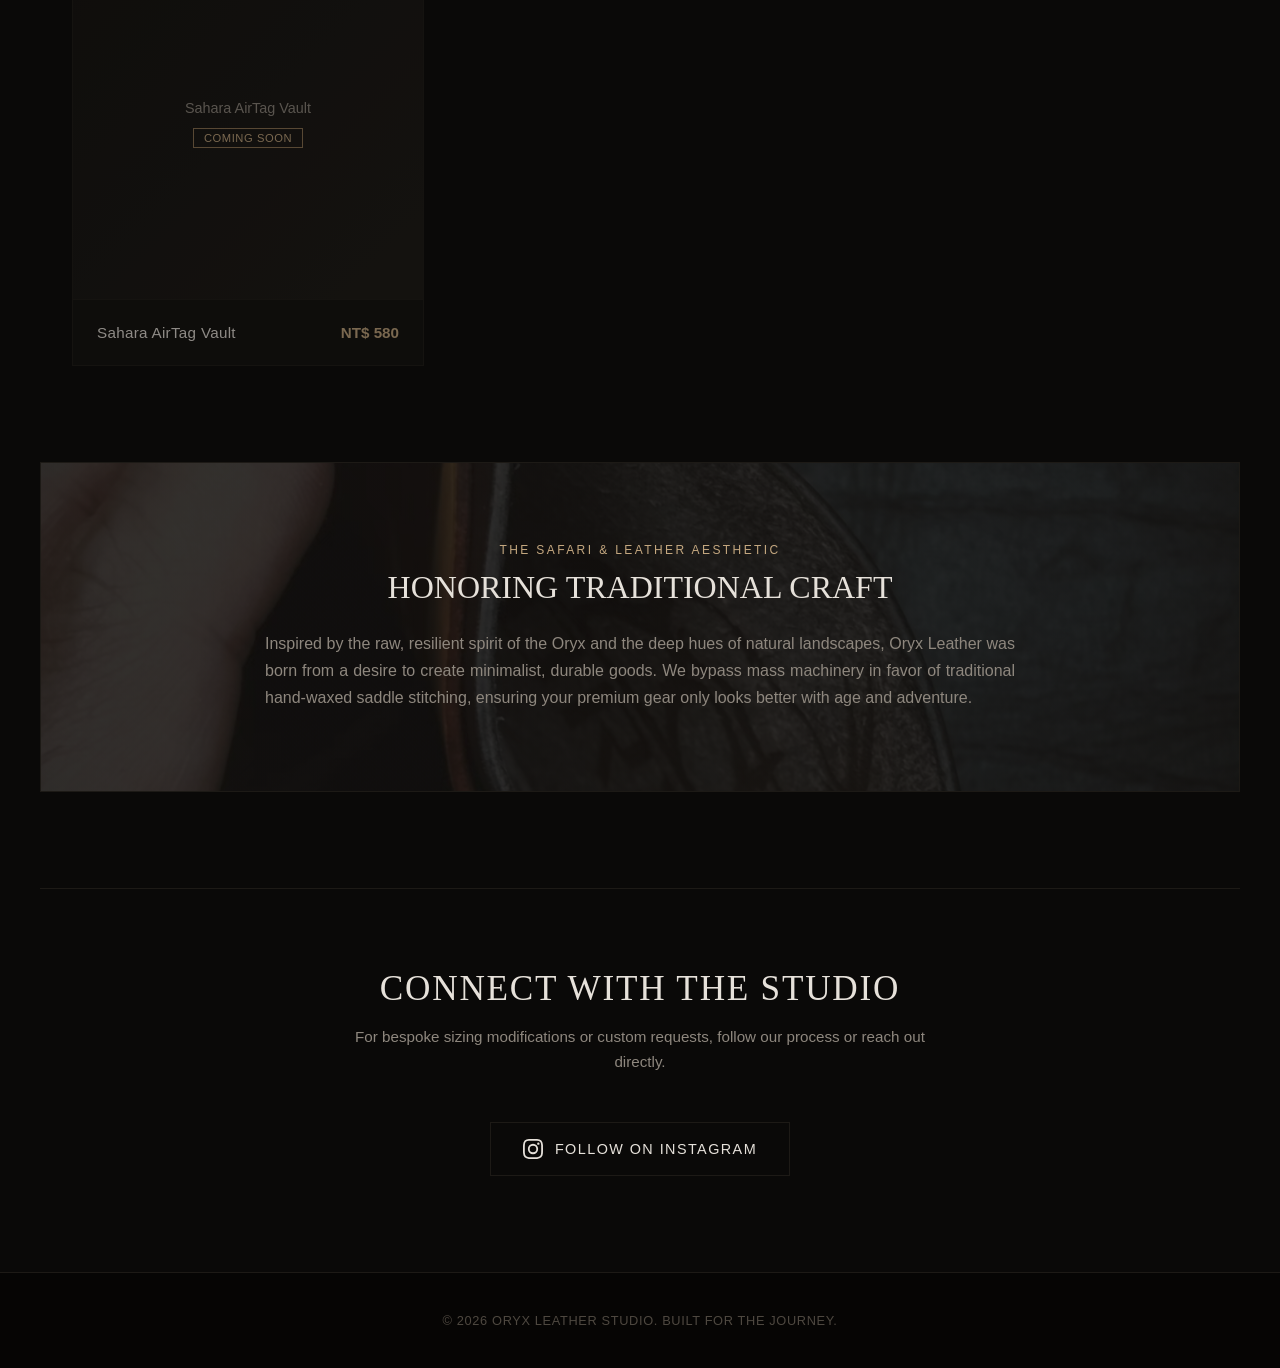
==== commit 193f411f: "Update index.html" ====
--- a/index.html
+++ b/index.html
@@ -81,7 +81,40 @@
                 </div>
             </div>
         </section>
+<!-- ================= DYNAMIC PRODUCT DESCRIPTION VIEW ================= -->
+    <div id="detail-view" class="gallery-container" style="display: none;">
+        <span class="back-link" id="backToCatalog">← Back to Studio Showcase</span>
+        <div class="detail-container">
+            
+            <div class="gallery-panel">
+                <img id="viewfinder" src="Oryx Cardholder Slim Tan 1.jpg" class="main-img" alt="Oryx Slim Cardholder">
+                <div class="thumbnails">
+                    <img src="Oryx Cardholder Slim Tan 1.jpg" class="thumb active" onclick="swapImage(this)">
+                    <img src="Oryx Cardholder Slim Tan 2.jpg" class="thumb" onclick="swapImage(this)">
+                    <img src="Oryx Cardholder Slim Tan 3.jpg" class="thumb" onclick="swapImage(this)">
+                    <img src="Oryx Cardholder Slim Tan 4.jpg" class="thumb" onclick="swapImage(this)">
+                    <img src="Oryx Cardholder Slim Tan 5.jpg" class="thumb" onclick="swapImage(this)">
+                </div>
+            </div>
 
+            <div class="details-panel">
+                <span class="subtitle">Signature Wallets</span>
+                <h1 class="product-title">Oryx Cardholder Slim Tan</h1>
+                <div class="price">NT$ 990</div>
+                
+                <p class="description">Crafted for those who appreciate simplicity, quality, and timeless design, the Oryx Cardholder Slim Tan is a minimalist everyday carry made entirely by hand from premium natural vegetable-tanned leather.<br><br>Its slim profile slips comfortably into a front or back pocket while still providing space for your daily essentials. Designed to carry 4–5 cards and 2–3 folded bills, it offers the perfect balance between functionality and minimalism.<br><br>Each cardholder is individually hand-cut, hand-stitched, and finished by hand, giving every piece its own unique character. The natural veg-tan leather will develop a rich patina over time, darkening and becoming even more beautiful with use, creating a wallet that is uniquely yours.</p>
+                
+                <div class="specs-list">
+                    <div class="spec-item"><strong>Features:</strong> Handmade from natural vegetable-tanned leather, slim and lightweight minimalist design, develops a unique patina with age and use, finished with the signature Oryx mark.</div>
+                    <div class="spec-item"><strong>Materials:</strong> Natural vegetable-tanned leather</div>
+                    <div class="spec-item"><strong>Capacity:</strong> 4–5 cards and 2–3 folded bills</div>
+                    <div class="spec-item"><strong>Stitching:</strong> Hand-stitched construction for durability</div>
+                </div>
+
+                <button id="inquireBtn" class="inquire-btn">Proceed to Commission Checkout</button>
+            </div>
+        </div>
+    </div>
         <section id="about" class="about-section">
             <div class="about-container">
                 <div class="about-content">
--- a/style.css
+++ b/style.css
@@ -0,0 +1,126 @@
+/* PALETTE RULES: PREMIUM SAFARI AND NATURAL TAN LEATHER ACCENTS */
+:root {
+    --bg-dark: #0a0908;
+    --card-bg: #12100e;
+    --primary: #c5a880;
+    --primary-muted: #8c7352;
+    --text-light: #e6e1da;
+    --text-muted: #8e877e;
+    --border: #1d1a16;
+    --checkout-card: #161412;
+    --checkout-border: #2a2622;
+}
+
+* { box-sizing: border-box; margin: 0; padding: 0; font-family: -apple-system, BlinkMacSystemFont, "Segoe UI", Roboto, sans-serif; scroll-behavior: smooth; }
+body { background-color: var(--bg-dark); color: var(--text-light); -webkit-font-smoothing: antialiased; }
+
+/* STELLAR RESPONSIVE NAVIGATION HEADER */
+nav { display: flex; justify-content: space-between; align-items: center; padding: 1.5rem 4rem; border-bottom: 1px solid var(--border); position: sticky; top: 0; background-color: rgba(10, 9, 8, 0.95); z-index: 100; backdrop-filter: blur(8px); }
+.logo { font-family: serif; font-size: 1.4rem; letter-spacing: 0.2em; text-transform: uppercase; color: var(--text-light); text-decoration: none; font-weight: 600; }
+.nav-links { display: flex; gap: 2.5rem; list-style: none; }
+.nav-links a { color: var(--text-muted); text-decoration: none; font-size: 0.85rem; text-transform: uppercase; letter-spacing: 0.12em; transition: color 0.2s ease; }
+.nav-links a:hover, .nav-links a.active { color: var(--primary); }
+.cart-icon { color: var(--text-muted); cursor: pointer; transition: color 0.2s; }
+.cart-icon:hover { color: var(--primary); }
+
+@media(max-width: 768px) {
+    nav { padding: 1.2rem 2rem; flex-direction: column; gap: 1rem; }
+    .nav-links { gap: 1.5rem; }
+}
+
+/* BRAND HERO SECTION BANNER GRID */
+.hero-section { position: relative; width: 100%; height: 75vh; min-height: 500px; display: flex; align-items: center; justify-content: center; overflow: hidden; }
+.hero-overlay { position: absolute; top: 0; left: 0; width: 100%; height: 100%; background: linear-gradient(0deg, var(--bg-dark) 10%, rgba(10,9,8,0.4) 100%); z-index: 2; }
+.hero-banner-img { width: 100%; height: 100%; object-fit: cover; position: absolute; top: 0; left: 0; z-index: 1; filter: brightness(0.65) contrast(1.05); }
+.hero-content { position: relative; z-index: 3; text-align: center; max-width: 800px; padding: 0 2rem; }
+.hero-subtitle { display: block; font-size: 0.85rem; text-transform: uppercase; color: var(--primary); letter-spacing: 0.3em; margin-bottom: 1rem; }
+.hero-title { font-family: serif; font-size: 3.5rem; font-weight: 400; text-transform: uppercase; letter-spacing: 0.05em; margin-bottom: 2rem; line-height: 1.2; }
+.hero-btn { display: inline-block; padding: 1rem 2.5rem; background-color: transparent; border: 1px solid var(--primary); color: var(--primary); text-decoration: none; font-size: 0.85rem; text-transform: uppercase; letter-spacing: 0.15em; font-weight: 500; transition: all 0.3s ease; }
+.hero-btn:hover { background-color: var(--primary); color: #1c140a; }
+
+@media(max-width: 768px) {
+    .hero-title { font-size: 2.2rem; }
+}
+
+/* GENERAL DESIGN STRUCTURAL WRAPPERS */
+.gallery-section, .about-section, .contact-section { max-width: 1200px; margin: 6rem auto; padding: 0 2rem; }
+.section-title { font-family: serif; font-size: 2.2rem; text-align: center; text-transform: uppercase; letter-spacing: 0.05em; margin-bottom: 1rem; font-weight: 400; }
+.section-desc { color: var(--text-muted); text-align: center; max-width: 600px; margin: 0 auto 3rem auto; font-size: 0.95rem; line-height: 1.6; }
+
+/* CATEGORY TAB FILTERS */
+.filter-tabs { display: flex; gap: 0.75rem; justify-content: center; margin-bottom: 3.5rem; flex-wrap: wrap; }
+.tab { background: none; border: 1px solid var(--border); color: var(--text-muted); padding: 0.6rem 1.6rem; font-size: 0.75rem; text-transform: uppercase; letter-spacing: 0.1em; cursor: pointer; transition: all 0.2s ease; }
+.tab.active, .tab:hover { border-color: var(--primary); color: var(--primary); }
+
+/* GRID PRODUCT FRAMEWORKS */
+.grid { display: grid; grid-template-columns: repeat(auto-fill, minmax(280px, 1fr)); gap: 2.5rem; }
+.product-card { background-color: var(--card-bg); border: 1px solid var(--border); overflow: hidden; text-decoration: none; color: inherit; transition: all 0.3s cubic-bezier(0.16, 1, 0.3, 1); }
+.product-card:hover { transform: translateY(-6px); border-color: var(--primary-muted); }
+.product-card.upcoming { opacity: 0.6; cursor: not-allowed; }
+.img-wrap { width: 100%; aspect-ratio: 1/1; overflow: hidden; background: #151310; position: relative; }
+.img-wrap img { width: 100%; height: 100%; object-fit: cover; transition: transform 0.4s ease; }
+.product-card:hover .img-wrap img { transform: scale(1.03); }
+.placeholder-text { width: 100%; height: 100%; display: flex; flex-direction: column; align-items: center; justify-content: center; font-size: 0.9rem; color: var(--text-muted); text-align: center; padding: 2rem; background: linear-gradient(135deg, #13110f 0%, #1c1915 100%); font-weight: 500; }
+.soon-badge { font-size: 0.7rem; text-transform: uppercase; color: var(--primary); border: 1px solid var(--primary-muted); padding: 0.2rem 0.6rem; margin-top: 0.75rem; letter-spacing: 0.05em; display: inline-block; }
+.card-details { padding: 1.5rem; display: flex; justify-content: space-between; align-items: center; border-top: 1px solid var(--border); }
+.card-title { font-size: 0.95rem; font-weight: 500; letter-spacing: 0.02em; }
+.card-price { color: var(--primary); font-weight: 600; font-size: 0.95rem; }
+
+/* ABOUT LUXURY BANNER BLOCKS */
+.about-section { background: linear-gradient(rgba(18, 16, 14, 0.85), rgba(18, 16, 14, 0.85)), url('Oryx Cardholder Slim Tan 2.jpg'); background-size: cover; background-position: center; border: 1px solid var(--border); padding: 5rem 3rem; text-align: center; display: flex; justify-content: center; }
+.about-container { max-width: 750px; }
+.subtitle { font-size: 0.75rem; text-transform: uppercase; color: var(--primary); letter-spacing: 0.2em; margin-bottom: 0.75rem; display: block; }
+.about-title { font-family: serif; font-size: 2rem; text-transform: uppercase; margin-bottom: 1.5rem; font-weight: 400; }
+.about-content p { color: var(--text-muted); font-size: 1rem; line-height: 1.7; text-align: justify; text-justify: inter-word; }
+
+/* SOCIAL MEDIA & FOOTER CONNECTIONS */
+.contact-section { text-align: center; border-top: 1px solid var(--border); padding-top: 5rem; }
+.contact-links { margin-top: 2rem; }
+.social-link { display: inline-flex; align-items: center; gap: 0.75rem; color: var(--text-light); border: 1px solid var(--border); padding: 1rem 2rem; text-decoration: none; font-size: 0.9rem; text-transform: uppercase; letter-spacing: 0.1em; transition: all 0.2s ease; }
+.social-link:hover { border-color: var(--primary); color: var(--primary); background-color: #12100e; }
+footer { border-top: 1px solid var(--border); padding: 2.5rem; text-align: center; color: #4e4840; font-size: 0.8rem; letter-spacing: 0.05em; text-transform: uppercase; background-color: #060504; }
+
+/* ================= PRODUCT DESCRIPTION SCREEN COMPONENTS ================= */
+.gallery-container { max-width: 1200px; margin: 4rem auto; padding: 0 2rem; }
+.back-link { display: inline-block; margin-bottom: 2.5rem; color: var(--text-muted); text-decoration: none; font-size: 0.85rem; cursor: pointer; letter-spacing: 0.05em; transition: color 0.2s ease; }
+.back-link:hover { color: var(--primary); }
+.detail-container { display: grid; grid-template-columns: 1fr; gap: 4rem; }
+@media(min-width: 768px) { .detail-container { grid-template-columns: 1.1fr 0.9fr; } }
+.gallery-panel { display: flex; flex-direction: column; gap: 1rem; }
+.main-img { width: 100%; aspect-ratio: 1/1; object-fit: cover; border: 1px solid var(--border); background-color: var(--card-bg); }
+.thumbnails { display: grid; grid-template-columns: repeat(5, 1fr); gap: 0.75rem; }
+.thumb { width: 100%; aspect-ratio: 1/1; object-fit: cover; border: 1px solid var(--border); cursor: pointer; opacity: 0.5; transition: all 0.2s ease; }
+.thumb:hover, .thumb.active { opacity: 1; border-color: var(--primary); }
+.product-title { font-family: serif; font-size: 2.5rem; font-weight: 400; margin-bottom: 1rem; text-transform: uppercase; letter-spacing: 0.02em; }
+.price { font-size: 1.5rem; color: var(--primary); font-weight: 600; margin-bottom: 2rem; }
+.description { color: var(--text-muted); font-size: 0.95rem; line-height: 1.7; margin-bottom: 2.5rem; text-align: justify; }
+.specs-list { margin-bottom: 3rem; display: flex; flex-direction: column; gap: 1rem; font-size: 0.9rem; border-top: 1px solid var(--border); padding-top: 1.5rem; }
+.spec-item { color: var(--text-muted); }
+.spec-item strong { color: var(--text-light); font-weight: 500; display: inline-block; width: 90px; }
+.inquire-btn { background-color: var(--primary); color: #1c140a; border: none; width: 100%; padding: 1.2rem; font-size: 0.9rem; text-transform: uppercase; letter-spacing: 0.15em; font-weight: 600; cursor: pointer; transition: opacity 0.2s ease; box-shadow: 0 4px 15px rgba(197, 168, 128, 0.15); }
+.inquire-btn:hover { opacity: 0.92; }
+
+/* ================= CHECKOUT FRAMEWORKS ================= */
+.checkout-body { background-color: #0b0a09; padding: 4rem 2rem; }
+.checkout-container { max-width: 1100px; margin: 0 auto; display: grid; grid-template-columns: 1fr; gap: 4rem; }
+@media (min-width: 900px) { .checkout-container { grid-template-columns: 1.25fr 0.75fr; } }
+.header-logo { font-family: serif; font-size: 1.5rem; letter-spacing: 0.2em; text-transform: uppercase; color: var(--primary); text-decoration: none; display: inline-block; margin-bottom: 3rem; font-weight: 600; }
+.section-subtitle { color: var(--text-muted); font-size: 0.9rem; margin-bottom: 3rem; line-height: 1.6; }
+.form-group-title { font-family: serif; color: var(--primary); text-transform: uppercase; font-size: 1.05rem; letter-spacing: 0.05em; margin-bottom: 1.5rem; border-bottom: 1px solid var(--checkout-border); padding-bottom: 0.5rem; }
+.form-row { display: grid; grid-template-columns: 1fr; gap: 1.5rem; margin-bottom: 1.5rem; }
+@media (min-width: 600px) { .form-row.split { grid-template-columns: 1fr 1fr; } }
+.field-wrap { display: flex; flex-direction: column; gap: 0.5rem; }
+label { font-size: 0.75rem; text-transform: uppercase; letter-spacing: 0.1em; color: var(--text-muted); font-weight: 500; }
+input[type="text"], input[type="email"], textarea { background-color: #050404; border: 1px solid var(--checkout-border); color: var(--text-light); padding: 1rem; font-size: 0.95rem; border-radius: 0; width: 100%; transition: border-color 0.2s; }
+input:focus, textarea:focus { outline: none; border-color: var(--primary); }
+.summary-panel { background-color: var(--checkout-card); border: 1px solid var(--checkout-border); padding: 2.25rem; align-self: start; }
+.summary-title { font-family: serif; font-size: 1.1rem; text-transform: uppercase; letter-spacing: 0.1em; color: var(--primary); margin-bottom: 2rem; border-bottom: 1px solid var(--checkout-border); padding-bottom: 0.75rem; }
+.summary-item-row { display: flex; justify-content: space-between; align-items: center; padding-bottom: 1.5rem; border-bottom: 1px solid var(--checkout-border); margin-bottom: 1.5rem; }
+.summary-card-thumb { width: 64px; height: 64px; overflow: hidden; border: 1px solid var(--checkout-border); }
+.summary-card-thumb img { width: 100%; height: 100%; object-fit: cover; }
+.cost-breakdown { display: flex; flex-direction: column; gap: 1rem; font-size: 0.9rem; border-bottom: 1px solid var(--checkout-border); padding-bottom: 1.5rem; margin-bottom: 1.5rem; }
+.cost-line { display: flex; justify-content: space-between; color: var(--text-muted); }
+.free-badge { color: var(--primary); text-transform: uppercase; font-size: 0.8rem; font-weight: 600; letter-spacing: 0.05em; }
+.total-line { display: flex; justify-content: space-between; font-size: 1.15rem; font-weight: 600; color: var(--text-light); }
+.submit-btn { background-color: var(--primary); color: #1c140a; border: none; width: 100%; padding: 1.1rem; font-size: 0.9rem; text-transform: uppercase; letter-spacing: 0.15em; font-weight: 600; cursor: pointer; margin-top: 2rem; transition: opacity 0.2s; }
+.submit-btn:hover { opacity: 0.9; }
